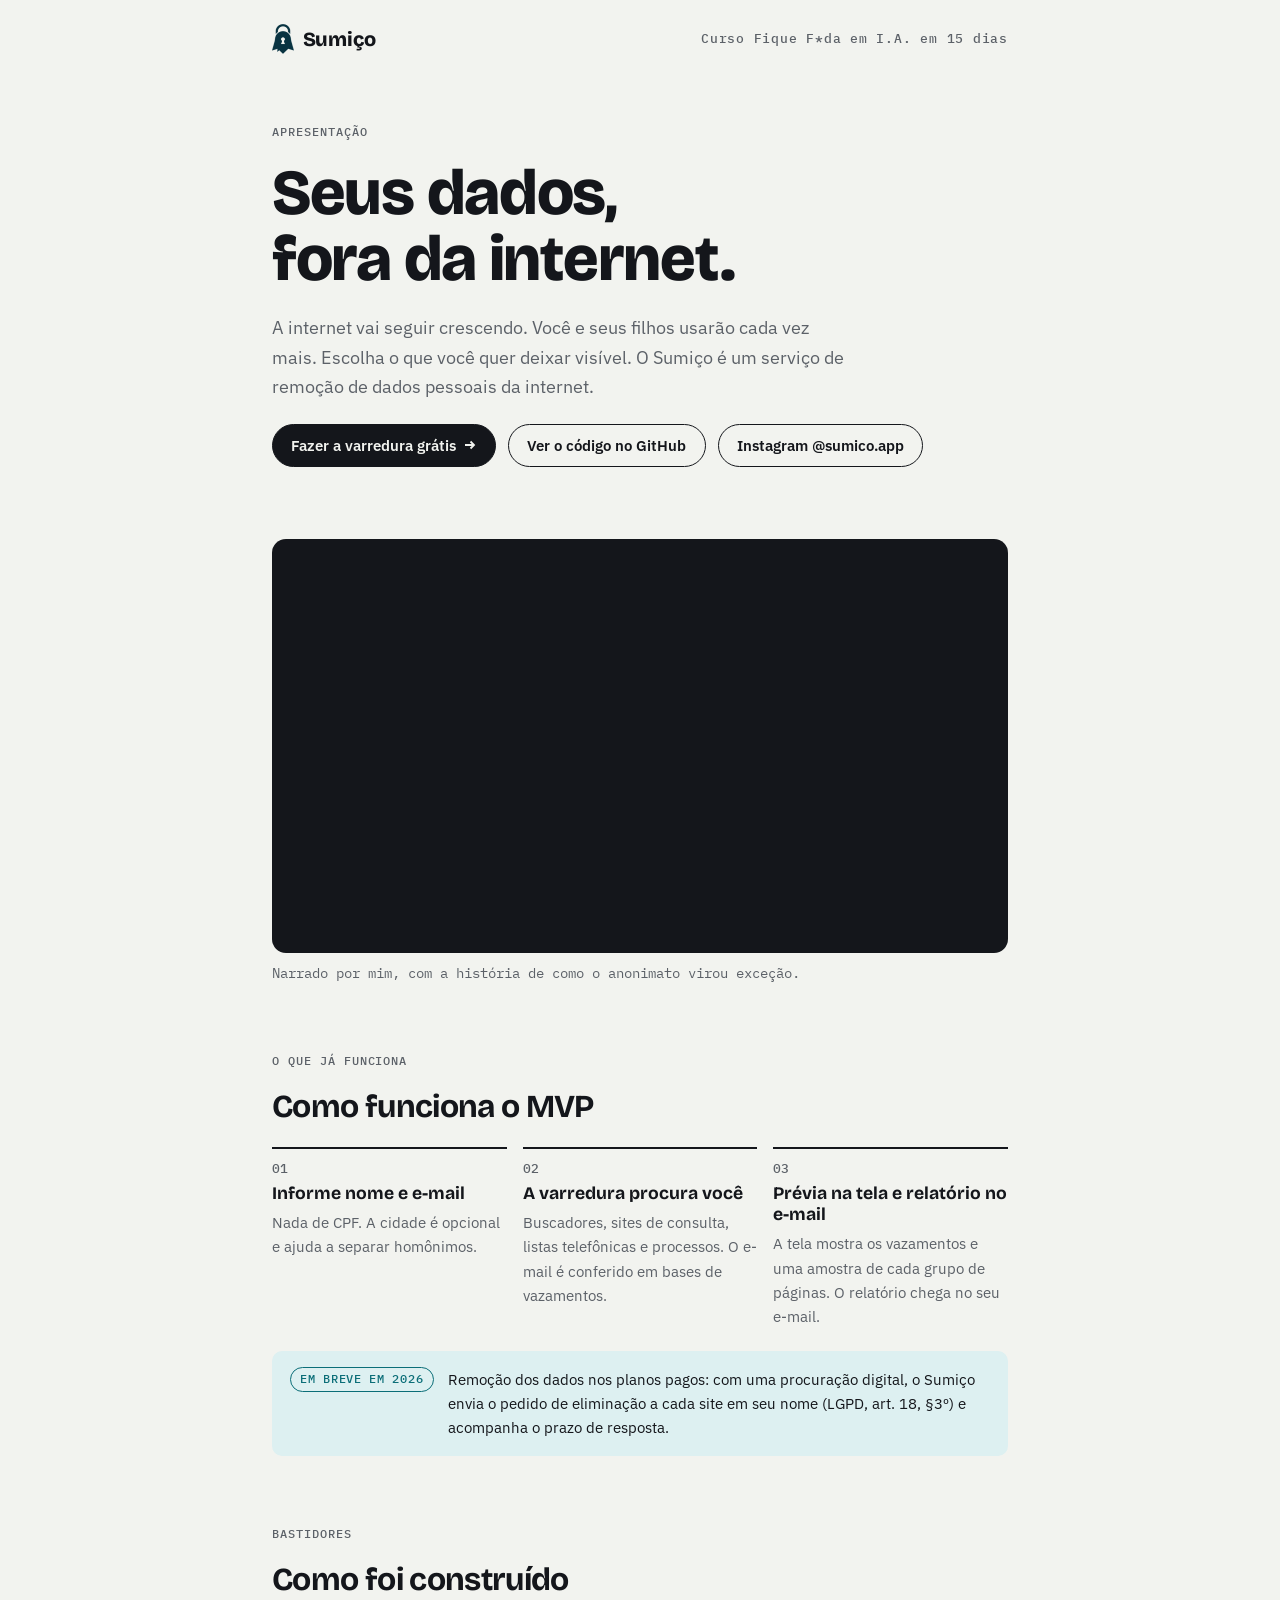
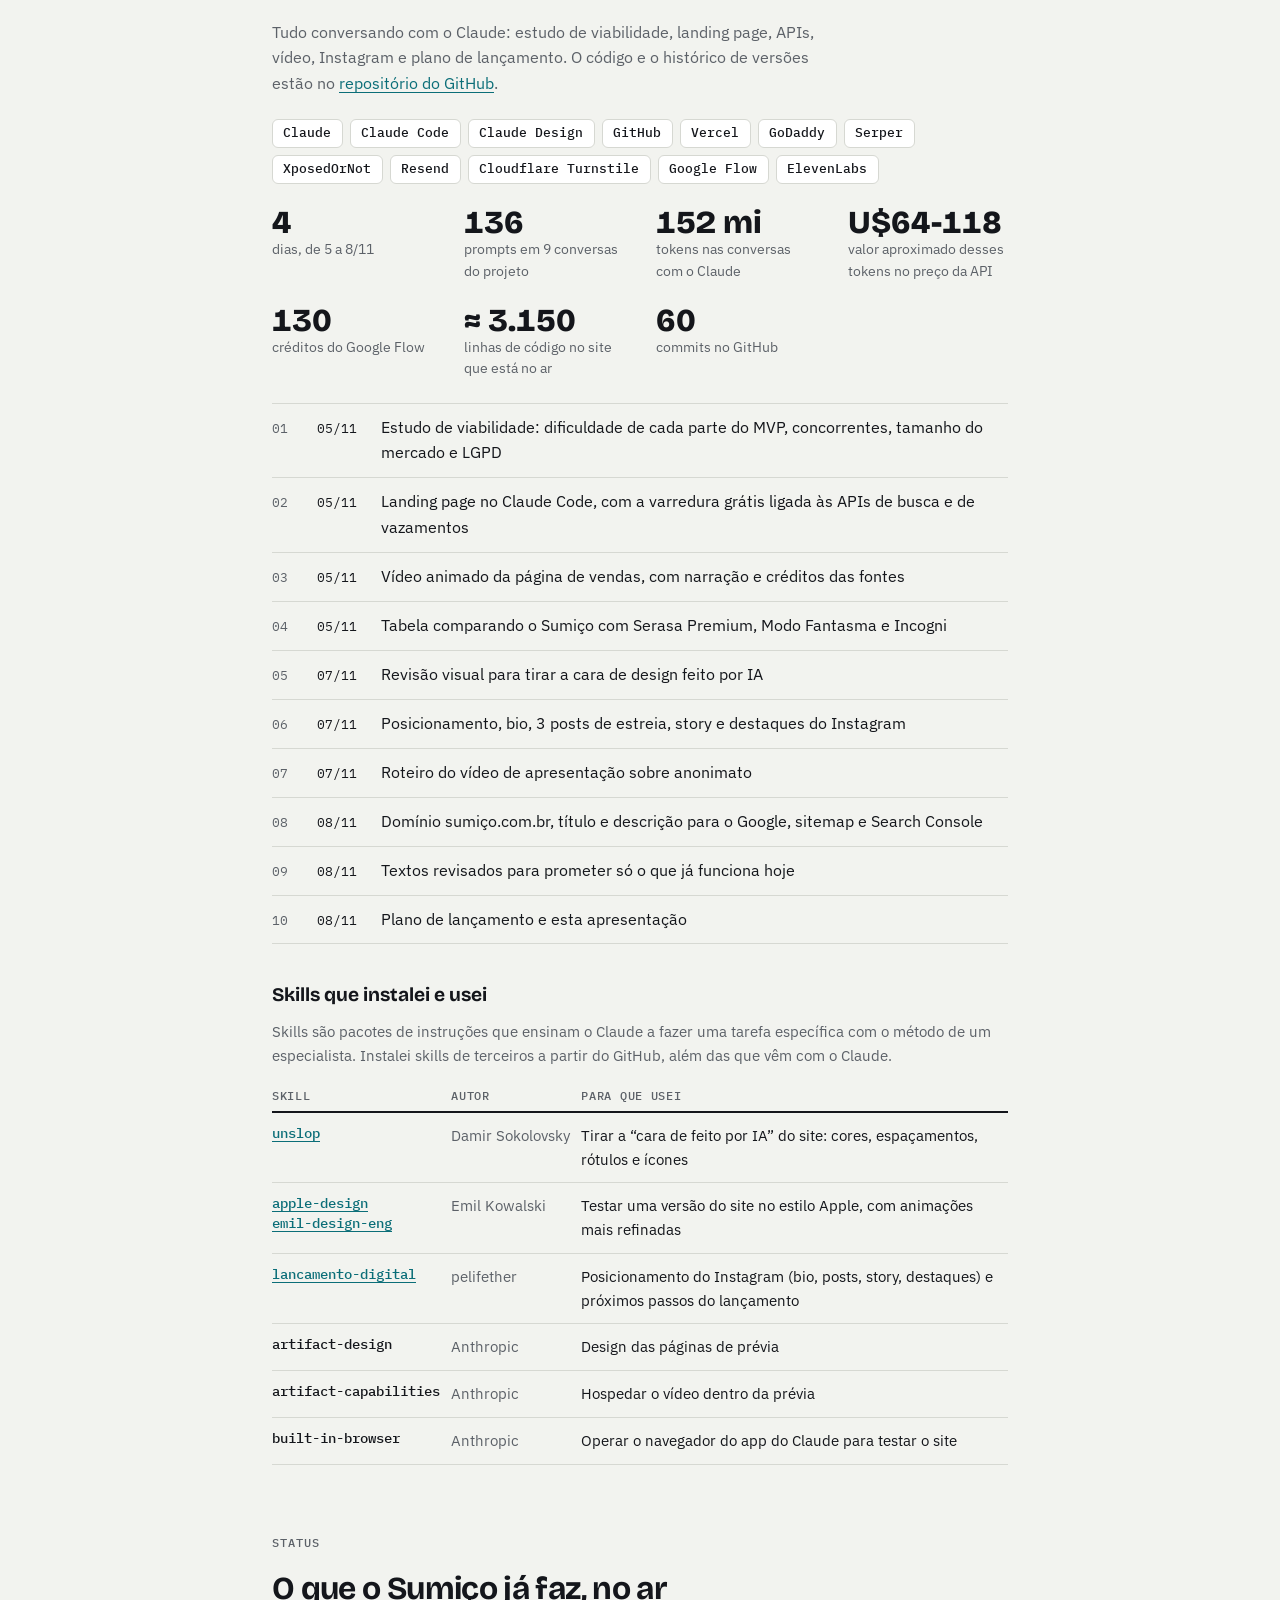
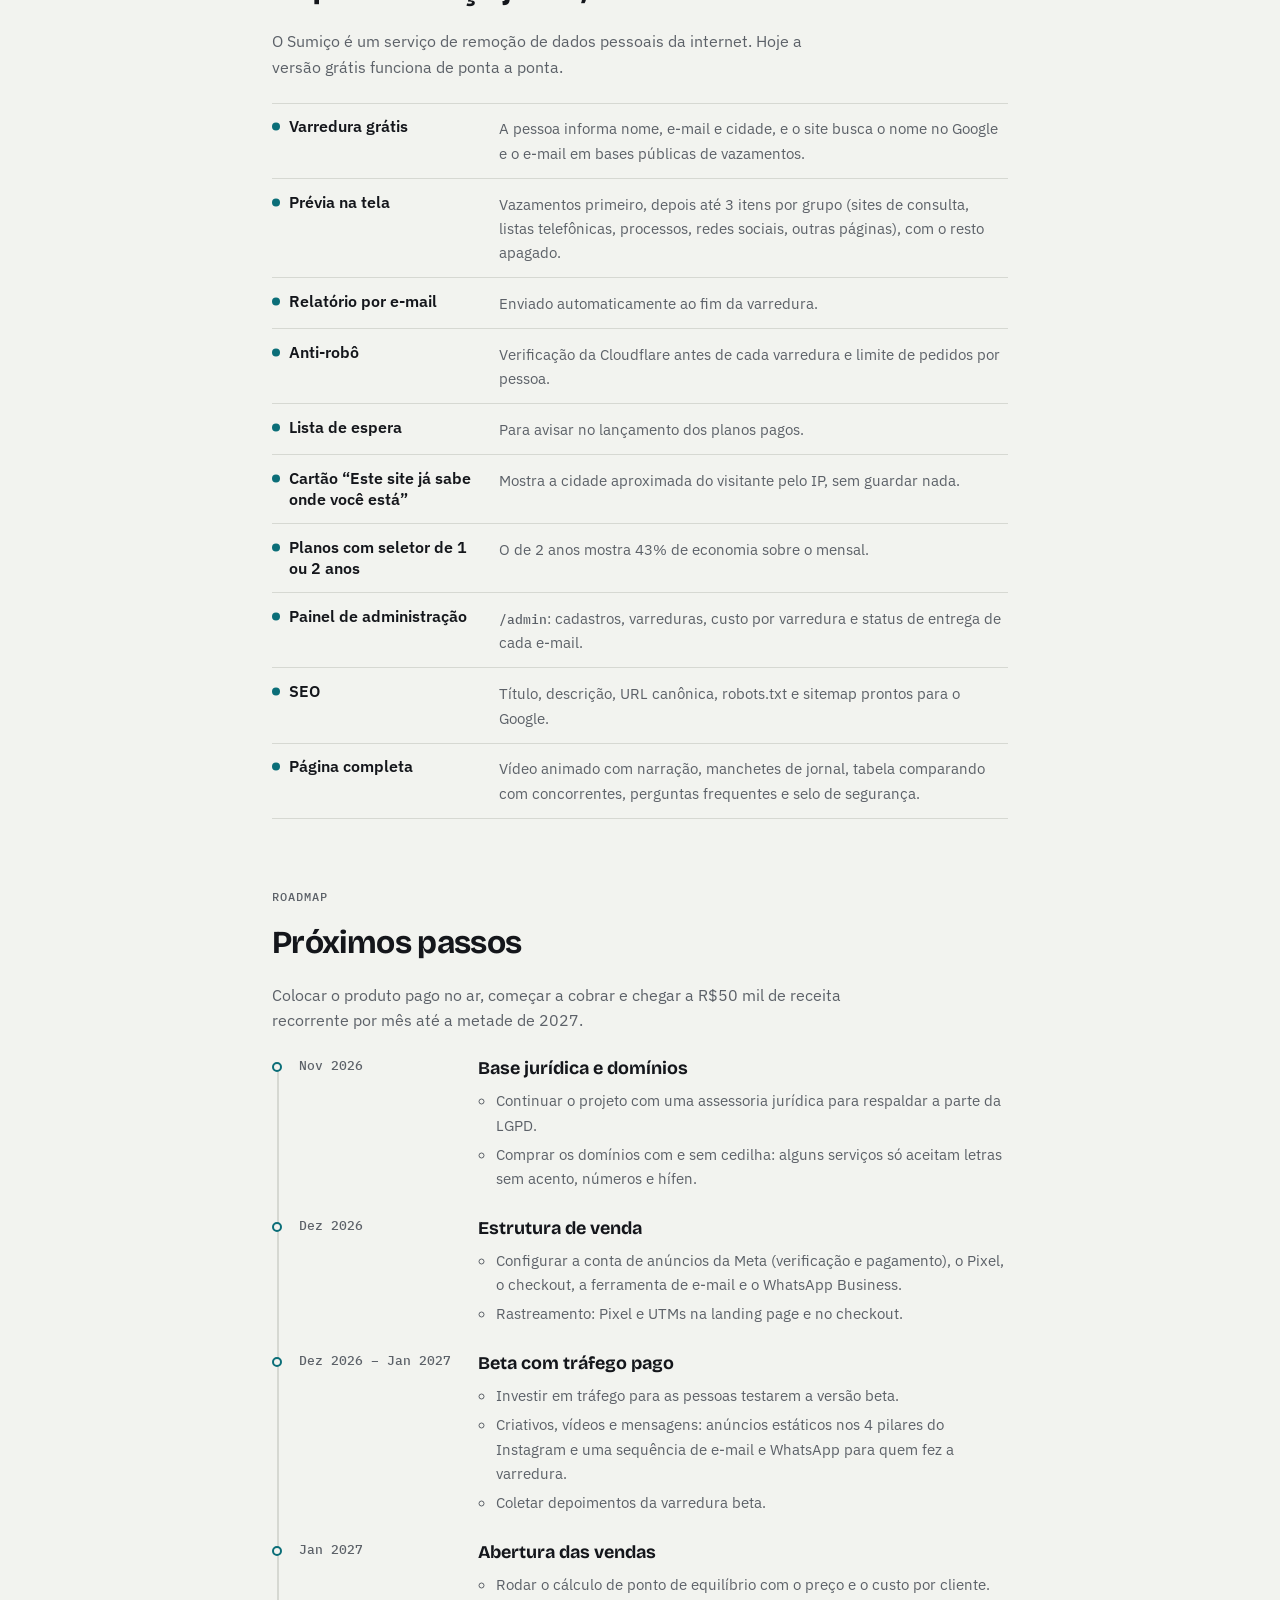
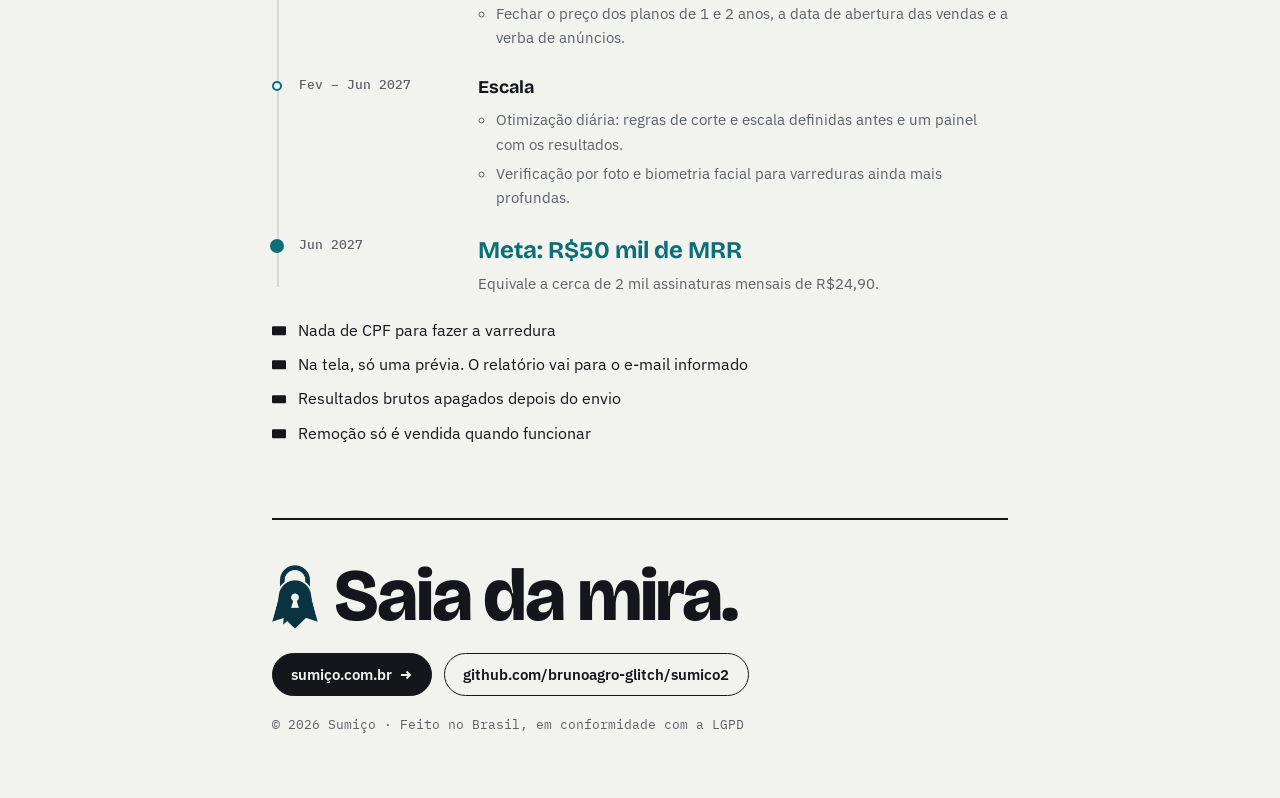
==== apresentacao/index.html @ 5d3cbfe2 "Página /apresentacao com o vídeo do YouTube dentro da página Co-Authored-By: Claude Opus 5.5 <norepl" ====
<!doctype html>
<html lang="pt-BR">
<head>
<meta charset="utf-8">
<meta name="viewport" content="width=device-width,initial-scale=1,viewport-fit=cover">
<title>Sumiço · Apresentação</title>
<meta name="description" content="Sumiço, serviço de remoção de dados pessoais da internet: o que já funciona, como foi feito com o Claude e os próximos passos.">
<link rel="canonical" href="https://www.xn--sumio-1ra.com.br/apresentacao">
<meta property="og:type" content="website">
<meta property="og:locale" content="pt_BR">
<meta property="og:site_name" content="Sumiço">
<meta property="og:title" content="Sumiço · Apresentação">
<meta property="og:description" content="Sumiço, serviço de remoção de dados pessoais da internet: o que já funciona, como foi feito com o Claude e os próximos passos.">
<meta property="og:url" content="https://www.xn--sumio-1ra.com.br/apresentacao">
<meta property="og:image" content="https://www.xn--sumio-1ra.com.br/og-image.png">
<meta name="twitter:card" content="summary_large_image">
<link rel="icon" type="image/png" sizes="32x32" href="/favicon-32.png">
<link rel="icon" type="image/png" sizes="64x64" href="/favicon-64.png">
<link rel="apple-touch-icon" href="/apple-touch-icon.png">
<link rel="preconnect" href="https://fonts.gstatic.com" crossorigin>
<style>:root{box-sizing:border-box}*,*::before,*::after{box-sizing:inherit}body{margin:0}img{max-width:100%}</style>
<link rel="preconnect" href="https://fonts.googleapis.com">
<link rel="stylesheet" href="https://fonts.googleapis.com/css2?family=Bricolage+Grotesque:opsz,wght@12..96,500;12..96,700;12..96,800&family=IBM+Plex+Sans:wght@400;500;600&family=IBM+Plex+Mono:wght@400;500&display=swap">
<style>
/* Layout: uma coluna estreita como um dossiê aberto; faixas de tarja preta como única ousadia */
:root{
  --paper:#F2F3EF; --ink:#14161B; --muted:#5C6168; --line:#D6D8D2;
  --card:#FFFFFF; --tarja:#14161B; --tarja-fg:#F2F3EF; --accent:#0B6E78; --accent-soft:#DDF0F1;
  --display:"Bricolage Grotesque", "Helvetica Neue", Arial, sans-serif;
  --body:"IBM Plex Sans", "Helvetica Neue", Arial, sans-serif;
  --mono:"IBM Plex Mono", ui-monospace, Menlo, monospace;
}
@media (prefers-color-scheme: dark){:root:not([data-theme="light"]){
  --paper:#101216; --ink:#E9EBE6; --muted:#9AA0A8; --line:#2A2E35;
  --card:#171A1F; --tarja:#E9EBE6; --tarja-fg:#101216; --accent:#5CD3DB; --accent-soft:#13302F; color-scheme:dark}}
:root[data-theme="dark"]{
  --paper:#101216; --ink:#E9EBE6; --muted:#9AA0A8; --line:#2A2E35;
  --card:#171A1F; --tarja:#E9EBE6; --tarja-fg:#101216; --accent:#5CD3DB; --accent-soft:#13302F; color-scheme:dark}

body{background:var(--paper);color:var(--ink);font:400 1rem/1.6 var(--body);
  padding-left:max(16px,env(safe-area-inset-left,0px));padding-right:max(16px,env(safe-area-inset-right,0px))}
.wrap{max-width:46rem;margin:0 auto;padding-block:1.5rem 4rem;display:flex;flex-direction:column;gap:4.5rem}
a{color:inherit}
:focus-visible{outline:2px solid var(--accent);outline-offset:3px;border-radius:4px}

.top{display:flex;justify-content:space-between;align-items:center;gap:1rem;flex-wrap:wrap;font:500 .8rem/1 var(--mono);color:var(--muted)}
.logo{display:inline-block;height:var(--h)}
.logo img{height:100%;width:auto;display:block}
.lg-d{display:none!important}
@media (prefers-color-scheme: dark){:root:not([data-theme="light"]) .lg-d{display:block!important}:root:not([data-theme="light"]) .lg-l{display:none!important}}
:root[data-theme="dark"] .lg-d{display:block!important}:root[data-theme="dark"] .lg-l{display:none!important}
.brand{display:inline-flex;align-items:center;gap:.55rem}
.closehead{display:flex;align-items:center;gap:1rem}
.lead a{color:var(--accent);text-underline-offset:3px}
.brand{font:800 1.25rem/1 var(--display);color:var(--ink);text-decoration:none;letter-spacing:-.01em}
.file{letter-spacing:.06em}

h1,h2{font-family:var(--display);text-wrap:balance;margin:0;letter-spacing:-.02em}
h1{font-weight:800;font-size:clamp(2.4rem,7vw,4rem);line-height:1.02}
h2{font-weight:700;font-size:clamp(1.5rem,4vw,2rem);line-height:1.1}
.lead{font-size:1.15rem;color:var(--muted);max-width:36rem;margin:0}
.eyebrow{font:500 .75rem/1 var(--mono);letter-spacing:.08em;text-transform:uppercase;color:var(--muted)}

/* tarja */
.t{position:relative;white-space:nowrap}
.t::after{content:"";position:absolute;left:-.06em;right:-.06em;top:.12em;bottom:.04em;background:var(--tarja);
  transform-origin:right;transform:scaleX(0);animation:tarja 2.6s 0.6s ease-in-out both}
@keyframes tarja{0%{transform:scaleX(0);transform-origin:left}35%,60%{transform:scaleX(1);transform-origin:left}61%{transform-origin:right}100%{transform:scaleX(0);transform-origin:right}}
.nw{white-space:nowrap}
.stats [data-fact]{cursor:pointer;border-radius:6px}
.stats [data-fact] b{position:relative;align-self:flex-start}
.stats [data-fact] b::after{content:"";position:absolute;left:-.08em;right:-.08em;top:.02em;bottom:-.02em;background:var(--tarja);transform:scaleX(0);transform-origin:right;transition:transform .35s cubic-bezier(.7,0,.2,1)}
.stats [data-fact].cover b::after{transform:scaleX(1);transform-origin:left}
.stats [data-fact].showing span{color:var(--accent)}
@media (prefers-reduced-motion:reduce){.stats [data-fact] b::after{transition:none}}
button.t{font:inherit;color:inherit;letter-spacing:inherit;background:none;border:0;padding:0;margin:0;cursor:pointer}
.t.played::after{animation:none;transform:scaleX(0);transform-origin:right;transition:transform .45s cubic-bezier(.7,0,.2,1)}
.t.played.on::after{transform:scaleX(1);transform-origin:left}
@media (prefers-reduced-motion:reduce){.t::after{animation:none}.t.played::after{transition:none}}

.hero{display:flex;flex-direction:column;gap:1.4rem}
.ctas{display:flex;gap:.75rem;flex-wrap:wrap}
.btn{display:inline-flex;align-items:center;gap:.5rem;padding:.8rem 1.15rem;border-radius:999px;font:600 .95rem/1 var(--body);text-decoration:none;border:1.5px solid var(--ink)}
.btn.primary{background:var(--ink);color:var(--paper)}
.btn:hover{transform:translateY(-1px)}
.btn svg{width:12px;height:12px;stroke:currentColor;stroke-width:1.8;fill:none}

/* vídeo */
.video{display:flex;flex-direction:column;gap:.7rem}
.poster{position:relative;display:grid;place-items:center;aspect-ratio:16/9;max-width:100%;border-radius:14px;overflow:hidden;
  background:var(--tarja);color:var(--tarja-fg);text-decoration:none}
.poster .bars{position:absolute;inset:0;display:flex;flex-direction:column;justify-content:center;gap:12px;padding:0 9%;opacity:.16}
.poster .bars i{display:block;height:14px;background:var(--tarja-fg);border-radius:2px}
.poster .play{position:relative;display:flex;flex-direction:column;align-items:center;gap:.8rem;text-align:center;padding:1rem}
.poster .circle{width:72px;height:72px;border-radius:50%;background:var(--tarja-fg);display:grid;place-items:center;transition:transform .2s}
.poster:hover .circle{transform:scale(1.06)}
.poster .circle svg{width:24px;height:24px;fill:var(--tarja);margin-left:4px}
.poster .ptitle{font:700 1.3rem/1.15 var(--display)}
.poster .psub{font:500 .8rem/1 var(--mono);opacity:.75;letter-spacing:.04em}
.poster[aria-disabled="true"]{cursor:default}
.player{position:relative;aspect-ratio:16/9;border-radius:14px;overflow:hidden;background:var(--tarja)}
.player iframe{position:absolute;inset:0;width:100%;height:100%;border:0}
.vmeta{font:400 .85rem/1.4 var(--mono);color:var(--muted);margin:0}

/* seções */
section{display:flex;flex-direction:column;gap:1.4rem}
.steps{list-style:none;margin:0;padding:0;display:grid;grid-template-columns:repeat(3,minmax(0,1fr));gap:1rem}
.steps li{display:flex;flex-direction:column;gap:.4rem;padding-top:.9rem;border-top:2px solid var(--ink)}
.steps .n{font:500 .8rem/1 var(--mono);color:var(--muted)}
.steps b{font:700 1.1rem/1.2 var(--display)}
.steps p{margin:0;color:var(--muted);font-size:.95rem}
.soon{display:flex;gap:.9rem;align-items:flex-start;padding:1rem 1.1rem;border-radius:10px;background:var(--accent-soft)}
.soon .tag{flex:none;font:500 .72rem/1 var(--mono);letter-spacing:.06em;text-transform:uppercase;color:var(--accent);border:1px solid var(--accent);border-radius:999px;padding:.35rem .6rem}
.soon p{margin:0;font-size:.95rem}

.tools{display:flex;flex-wrap:wrap;gap:.45rem;margin:0;padding:0;list-style:none}
.tools li{font:500 .8rem/1 var(--mono);padding:.45rem .65rem;border:1px solid var(--line);border-radius:6px;background:var(--card)}
.stats{display:grid;grid-template-columns:repeat(auto-fit,minmax(9.5rem,1fr));gap:1.4rem 2rem}
.stats div{display:flex;flex-direction:column}
.stats b{font:800 2rem/1 var(--display);font-variant-numeric:tabular-nums}
.stats span{font-size:.85rem;color:var(--muted)}

.log{list-style:none;margin:0;padding:0;display:flex;flex-direction:column}
.log li{display:grid;grid-template-columns:2.2rem 3.4rem minmax(0,1fr);gap:.6rem;padding:.7rem 0;border-bottom:1px solid var(--line);align-items:baseline}
.log li:first-child{border-top:1px solid var(--line)}
.log .i,.log .d{font:400 .8rem/1 var(--mono);color:var(--muted);font-variant-numeric:tabular-nums}
.log .d{color:var(--ink)}

.sub{display:flex;flex-direction:column;gap:.8rem;margin-top:1rem}
.sub h3{font:700 1.2rem/1.2 var(--display);margin:0}
.sub > p{margin:0;color:var(--muted);font-size:.95rem}
.sub a{color:var(--accent);text-underline-offset:3px}
.tablewrap{overflow-x:auto}
.skills{width:100%;border-collapse:collapse;font-size:.92rem;min-width:30rem}
.skills th{font:500 .72rem/1 var(--mono);letter-spacing:.06em;text-transform:uppercase;color:var(--muted);text-align:left;padding:.6rem .7rem .6rem 0;border-bottom:2px solid var(--ink)}
.skills td{padding:.7rem .7rem .7rem 0;border-bottom:1px solid var(--line);vertical-align:top}
.skills td:first-child{font:500 .85rem/1.4 var(--mono);white-space:nowrap}
.skills td:nth-child(2){color:var(--muted);white-space:nowrap}
.feats{list-style:none;margin:0;padding:0;display:flex;flex-direction:column}
.feats li{display:grid;grid-template-columns:minmax(0,13rem) minmax(0,1fr);gap:.4rem 1.2rem;padding:.8rem 0;border-bottom:1px solid var(--line)}
.feats li:first-child{border-top:1px solid var(--line)}
.feats b{font:600 .98rem/1.35 var(--body);display:flex;gap:.55rem;align-items:baseline}
.feats b::before{content:"";flex:none;width:.5rem;height:.5rem;border-radius:50%;background:var(--accent);transform:translateY(-.1rem)}
.feats span{color:var(--muted);font-size:.95rem}
.feats code{font:500 .85em var(--mono)}
@media (max-width:640px){.feats li{grid-template-columns:minmax(0,1fr)}.feats span{padding-left:1.05rem}}
.tl{list-style:none;margin:0;padding:0;display:flex;flex-direction:column;position:relative}
.tl::before{content:"";position:absolute;left:.3rem;top:.5rem;bottom:.5rem;width:2px;background:var(--line)}
.tl > li{position:relative;display:grid;grid-template-columns:10rem minmax(0,1fr);gap:.3rem 1.2rem;padding:0 0 1.6rem 1.7rem}
.tl > li::before{content:"";position:absolute;left:0;top:.35rem;width:.65rem;height:.65rem;border-radius:50%;background:var(--paper);border:2px solid var(--accent)}
.tl .when{font:500 .8rem/1.6 var(--mono);color:var(--muted);font-variant-numeric:tabular-nums}
.tl b{font:700 1.12rem/1.3 var(--display)}
.tl ul{margin:.4rem 0 0;padding-left:1.1rem;color:var(--muted);font-size:.95rem;display:flex;flex-direction:column;gap:.3rem}
.tl p{margin:.3rem 0 0;color:var(--muted);font-size:.95rem}
.tl .goal{padding-bottom:0}
.tl .goal::before{background:var(--accent);width:.9rem;height:.9rem;left:-.12rem;top:.25rem}
.tl .goal b{font-size:1.5rem;color:var(--accent)}
@media (max-width:640px){.tl > li{grid-template-columns:minmax(0,1fr)}}
.phases{display:grid;grid-template-columns:repeat(2,minmax(0,1fr));gap:1rem}
.phase{padding:1.1rem;border:1px solid var(--line);border-radius:12px;background:var(--card);display:flex;flex-direction:column;gap:.35rem}
.phase .k{font:500 .75rem/1 var(--mono);color:var(--accent);letter-spacing:.05em;text-transform:uppercase}
.phase b{font:700 1.08rem/1.25 var(--display)}
.phase p{margin:0;color:var(--muted);font-size:.93rem}

.rules{margin:0;padding:0;list-style:none;display:flex;flex-direction:column;gap:.55rem}
.rules li{display:flex;gap:.7rem;align-items:baseline}
.rules li::before{content:"";flex:none;width:.9rem;height:.55rem;background:var(--tarja);border-radius:1px;transform:translateY(-.05rem)}

.close{display:flex;flex-direction:column;gap:1.2rem;padding-top:2.5rem;border-top:2px solid var(--ink)}
.close .big{font:800 clamp(2.4rem,9vw,4.6rem)/1 var(--display);letter-spacing:-.03em;margin:0}
.foot{font:400 .8rem/1.5 var(--mono);color:var(--muted)}

@media (max-width:640px){
  .steps,.phases{grid-template-columns:minmax(0,1fr)}
  .wrap{gap:3.5rem}
}
</style>

</head>
<body>
<div class="wrap">
  <header class="top">
    <a class="brand" href="https://www.xn--sumio-1ra.com.br/" target="_blank" rel="noopener"><span class="logo" style="--h:30px" aria-hidden="true"><img class="lg-l" src="[data-uri]" alt=""><img class="lg-d" src="[data-uri]" alt=""></span>Sumiço</a>
    <span class="file">Curso Fique F*da em I.A. em 15 dias</span>
  </header>

  <div class="hero">
    <span class="eyebrow">Apresentação</span>
    <h1>Seus <span class="nw"><button type="button" class="t" id="tarja" aria-pressed="false" title="Toque para esconder">dados</button>,</span><br>fora da internet.</h1>
    <p class="lead">A internet vai seguir crescendo. Você e seus filhos usarão cada vez mais. Escolha o que você quer deixar visível. O Sumiço é um serviço de remoção de dados pessoais da internet.</p>
    <div class="ctas">
      <a class="btn primary" href="https://www.xn--sumio-1ra.com.br/" target="_blank" rel="noopener">Fazer a varredura grátis <svg viewBox="0 0 12 12"><path d="M1 6h9M6.5 2.5 10 6l-3.5 3.5"/></svg></a>
      <a class="btn" href="https://github.com/brunoagro-glitch/sumico2" target="_blank" rel="noopener">Ver o código no GitHub</a>
      <a class="btn" href="https://www.instagram.com/sumico.app/" target="_blank" rel="noopener">Instagram @sumico.app</a>
    </div>
  </div>

  <div class="video">
    <div class="player"><iframe src="https://www.youtube-nocookie.com/embed/J_I-56KV0ko?rel=0&amp;modestbranding=1&amp;playsinline=1" title="Sumiço: o vídeo" loading="lazy" allow="accelerometer; autoplay; clipboard-write; encrypted-media; gyroscope; picture-in-picture; web-share" referrerpolicy="strict-origin-when-cross-origin" allowfullscreen></iframe></div>
    <p class="vmeta" id="vmeta">Narrado por mim, com a história de como o anonimato virou exceção.</p>
  </div>

  <section aria-labelledby="h-como">
    <span class="eyebrow">O que já funciona</span>
    <h2 id="h-como">Como funciona o MVP</h2>
    <ol class="steps">
      <li><span class="n">01</span><b>Informe nome e e-mail</b><p>Nada de CPF. A cidade é opcional e ajuda a separar homônimos.</p></li>
      <li><span class="n">02</span><b>A varredura procura você</b><p>Buscadores, sites de consulta, listas telefônicas e processos. O e-mail é conferido em bases de vazamentos.</p></li>
      <li><span class="n">03</span><b>Prévia na tela e relatório no e-mail</b><p>A tela mostra os vazamentos e uma amostra de cada grupo de páginas. O relatório chega no seu e-mail.</p></li>
    </ol>
    <div class="soon"><span class="tag">Em breve em 2026</span><p>Remoção dos dados nos planos pagos: com uma procuração digital, o Sumiço envia o pedido de eliminação a cada site em seu nome (LGPD, art. 18, §3º) e acompanha o prazo de resposta.</p></div>
  </section>

  <section aria-labelledby="h-build">
    <span class="eyebrow">Bastidores</span>
    <h2 id="h-build">Como foi construído</h2>
    <p class="lead" style="font-size:1rem">Tudo conversando com o Claude: estudo de viabilidade, landing page, APIs, vídeo, Instagram e plano de lançamento. O código e o histórico de versões estão no <a href="https://github.com/brunoagro-glitch/sumico2" target="_blank" rel="noopener">repositório do GitHub</a>.</p>
    <ul class="tools">
      <li>Claude</li><li>Claude Code</li><li>Claude Design</li><li>GitHub</li><li>Vercel</li><li>GoDaddy</li><li>Serper</li><li>XposedOrNot</li><li>Resend</li><li>Cloudflare Turnstile</li><li>Google Flow</li><li>ElevenLabs</li>
    </ul>
    <div class="stats">
      <div><b>4</b><span>dias, de 5 a 8/11</span></div>
      <div data-fact="A conversa da landing page sozinha teve 81 mensagens" role="button" tabindex="0" title="Toque para ver uma curiosidade"><b>136</b><span>prompts em 9 conversas do projeto</span></div>
      <div data-fact="A maior parte é releitura: a cada passo, o Claude relê a conversa inteira" role="button" tabindex="0" title="Toque para ver uma curiosidade"><b>152 mi</b><span>tokens nas conversas com o Claude</span></div>
      <div><b>U$64-118</b><span>valor aproximado desses tokens no preço da API</span></div>
      <div><b>130</b><span>créditos do Google Flow</span></div>
      <div data-fact="1.967 na landing, 738 no backend da varredura, 389 no painel e no relatório" role="button" tabindex="0" title="Toque para ver uma curiosidade"><b>≈ 3.150</b><span>linhas de código no site que está no ar</span></div>
      <div><b>60</b><span>commits no GitHub</span></div>
    </div>
    <ol class="log">
      <li><span class="i">01</span><span class="d">05/11</span><span>Estudo de viabilidade: dificuldade de cada parte do MVP, concorrentes, tamanho do mercado e LGPD</span></li>
      <li><span class="i">02</span><span class="d">05/11</span><span>Landing page no Claude Code, com a varredura grátis ligada às APIs de busca e de vazamentos</span></li>
      <li><span class="i">03</span><span class="d">05/11</span><span>Vídeo animado da página de vendas, com narração e créditos das fontes</span></li>
      <li><span class="i">04</span><span class="d">05/11</span><span>Tabela comparando o Sumiço com Serasa Premium, Modo Fantasma e Incogni</span></li>
      <li><span class="i">05</span><span class="d">07/11</span><span>Revisão visual para tirar a cara de design feito por IA</span></li>
      <li><span class="i">06</span><span class="d">07/11</span><span>Posicionamento, bio, 3 posts de estreia, story e destaques do Instagram</span></li>
      <li><span class="i">07</span><span class="d">07/11</span><span>Roteiro do vídeo de apresentação sobre anonimato</span></li>
      <li><span class="i">08</span><span class="d">08/11</span><span>Domínio sumiço.com.br, título e descrição para o Google, sitemap e Search Console</span></li>
      <li><span class="i">09</span><span class="d">08/11</span><span>Textos revisados para prometer só o que já funciona hoje</span></li>
      <li><span class="i">10</span><span class="d">08/11</span><span>Plano de lançamento e esta apresentação</span></li>
    </ol>
    <div class="sub">
      <h3>Skills que instalei e usei</h3>
      <p>Skills são pacotes de instruções que ensinam o Claude a fazer uma tarefa específica com o método de um especialista. Instalei skills de terceiros a partir do GitHub, além das que vêm com o Claude.</p>
      <div class="tablewrap">
        <table class="skills">
          <thead><tr><th>Skill</th><th>Autor</th><th>Para que usei</th></tr></thead>
          <tbody>
            <tr><td><a href="https://github.com/heydamir/unslop" target="_blank" rel="noopener">unslop</a></td><td>Damir Sokolovsky</td><td>Tirar a “cara de feito por IA” do site: cores, espaçamentos, rótulos e ícones</td></tr>
            <tr><td><a href="https://github.com/emilkowalski/skill/tree/main/skills/apple-design" target="_blank" rel="noopener">apple-design</a><br><a href="https://github.com/emilkowalski/skill/tree/main/skills/emil-design-eng" target="_blank" rel="noopener">emil-design-eng</a></td><td>Emil Kowalski</td><td>Testar uma versão do site no estilo Apple, com animações mais refinadas</td></tr>
            <tr><td><a href="https://github.com/pelifether/lancamento-digital" target="_blank" rel="noopener">lancamento-digital</a></td><td>pelifether</td><td>Posicionamento do Instagram (bio, posts, story, destaques) e próximos passos do lançamento</td></tr>
            <tr><td>artifact-design</td><td>Anthropic</td><td>Design das páginas de prévia</td></tr>
            <tr><td>artifact-capabilities</td><td>Anthropic</td><td>Hospedar o vídeo dentro da prévia</td></tr>
            <tr><td>built-in-browser</td><td>Anthropic</td><td>Operar o navegador do app do Claude para testar o site</td></tr>
          </tbody>
        </table>
      </div>
    </div>
  </section>

  <section aria-labelledby="h-noar">
    <span class="eyebrow">Status</span>
    <h2 id="h-noar">O que o Sumiço já faz, no ar</h2>
    <p class="lead" style="font-size:1rem">O Sumiço é um serviço de remoção de dados pessoais da internet. Hoje a versão grátis funciona de ponta a ponta.</p>
    <ul class="feats">
      <li><b>Varredura grátis</b><span>A pessoa informa nome, e-mail e cidade, e o site busca o nome no Google e o e-mail em bases públicas de vazamentos.</span></li>
      <li><b>Prévia na tela</b><span>Vazamentos primeiro, depois até 3 itens por grupo (sites de consulta, listas telefônicas, processos, redes sociais, outras páginas), com o resto apagado.</span></li>
      <li><b>Relatório por e-mail</b><span>Enviado automaticamente ao fim da varredura.</span></li>
      <li><b>Anti-robô</b><span>Verificação da Cloudflare antes de cada varredura e limite de pedidos por pessoa.</span></li>
      <li><b>Lista de espera</b><span>Para avisar no lançamento dos planos pagos.</span></li>
      <li><b>Cartão “Este site já sabe onde você está”</b><span>Mostra a cidade aproximada do visitante pelo IP, sem guardar nada.</span></li>
      <li><b>Planos com seletor de 1 ou 2 anos</b><span>O de 2 anos mostra 43% de economia sobre o mensal.</span></li>
      <li><b>Painel de administração</b><span><code>/admin</code>: cadastros, varreduras, custo por varredura e status de entrega de cada e-mail.</span></li>
      <li><b>SEO</b><span>Título, descrição, URL canônica, robots.txt e sitemap prontos para o Google.</span></li>
      <li><b>Página completa</b><span>Vídeo animado com narração, manchetes de jornal, tabela comparando com concorrentes, perguntas frequentes e selo de segurança.</span></li>
    </ul>
  </section>

  <section aria-labelledby="h-next">
    <span class="eyebrow">Roadmap</span>
    <h2 id="h-next">Próximos passos</h2>
    <p class="lead" style="font-size:1rem">Colocar o produto pago no ar, começar a cobrar e chegar a R$50 mil de receita recorrente por mês até a metade de 2027.</p>
    <ol class="tl">
      <li><span class="when">Nov 2026</span><div><b>Base jurídica e domínios</b><ul>
        <li>Continuar o projeto com uma assessoria jurídica para respaldar a parte da LGPD.</li>
        <li>Comprar os domínios com e sem cedilha: alguns serviços só aceitam letras sem acento, números e hífen.</li></ul></div></li>
      <li><span class="when">Dez 2026</span><div><b>Estrutura de venda</b><ul>
        <li>Configurar a conta de anúncios da Meta (verificação e pagamento), o Pixel, o checkout, a ferramenta de e-mail e o WhatsApp Business.</li>
        <li>Rastreamento: Pixel e UTMs na landing page e no checkout.</li></ul></div></li>
      <li><span class="when">Dez 2026 – Jan 2027</span><div><b>Beta com tráfego pago</b><ul>
        <li>Investir em tráfego para as pessoas testarem a versão beta.</li>
        <li>Criativos, vídeos e mensagens: anúncios estáticos nos 4 pilares do Instagram e uma sequência de e-mail e WhatsApp para quem fez a varredura.</li>
        <li>Coletar depoimentos da varredura beta.</li></ul></div></li>
      <li><span class="when">Jan 2027</span><div><b>Abertura das vendas</b><ul>
        <li>Rodar o cálculo de ponto de equilíbrio com o preço e o custo por cliente.</li>
        <li>Fechar o preço dos planos de 1 e 2 anos, a data de abertura das vendas e a verba de anúncios.</li></ul></div></li>
      <li><span class="when">Fev – Jun 2027</span><div><b>Escala</b><ul>
        <li>Otimização diária: regras de corte e escala definidas antes e um painel com os resultados.</li>
        <li>Verificação por foto e biometria facial para varreduras ainda mais profundas.</li></ul></div></li>
      <li class="goal"><span class="when">Jun 2027</span><div><b>Meta: R$50 mil de MRR</b><p>Equivale a cerca de 2 mil assinaturas mensais de R$24,90.</p></div></li>
    </ol>
    <ul class="rules">
      <li>Nada de CPF para fazer a varredura</li>
      <li>Na tela, só uma prévia. O relatório vai para o e-mail informado</li>
      <li>Resultados brutos apagados depois do envio</li>
      <li>Remoção só é vendida quando funcionar</li>
    </ul>
  </section>

  <footer class="close">
    <div class="closehead"><span class="logo" style="--h:64px" aria-hidden="true"><img class="lg-l" src="[data-uri]" alt=""><img class="lg-d" src="[data-uri]" alt=""></span><p class="big">Saia da mira.</p></div>
    <div class="ctas">
      <a class="btn primary" href="https://www.xn--sumio-1ra.com.br/" target="_blank" rel="noopener">sumiço.com.br <svg viewBox="0 0 12 12"><path d="M1 6h9M6.5 2.5 10 6l-3.5 3.5"/></svg></a>
      <a class="btn" href="https://github.com/brunoagro-glitch/sumico2" target="_blank" rel="noopener">github.com/brunoagro-glitch/sumico2</a>
    </div>
    <span class="foot">© 2026 Sumiço · Feito no Brasil, em conformidade com a LGPD</span>
  </footer>
</div>

<script>

(function(){
  const t = document.getElementById('tarja');
  const done = () => t.classList.add('played');
  t.addEventListener('animationend', done, {once:true});
  if (matchMedia('(prefers-reduced-motion: reduce)').matches) done();
  t.addEventListener('click', () => {
    done();
    const on = t.classList.toggle('on');
    t.setAttribute('aria-pressed', on);
    t.title = on ? 'Toque para mostrar' : 'Toque para esconder';
  });
})();

document.querySelectorAll('[data-fact]').forEach(el => {
  const span = el.querySelector('span'), orig = span.textContent;
  let timer, busy = false;
  const flip = () => {
    if (busy) return; busy = true; clearTimeout(timer);
    el.classList.add('cover');
    setTimeout(() => {
      const show = !el.classList.contains('showing');
      el.classList.toggle('showing', show);
      span.textContent = show ? el.dataset.fact : orig;
      el.classList.remove('cover'); busy = false;
      if (show) timer = setTimeout(flip, 6000);
    }, 450);
  };
  el.addEventListener('click', flip);
  el.addEventListener('keydown', e => { if (e.key === 'Enter' || e.key === ' ') { e.preventDefault(); flip(); } });
});


</script>

</body>
</html>
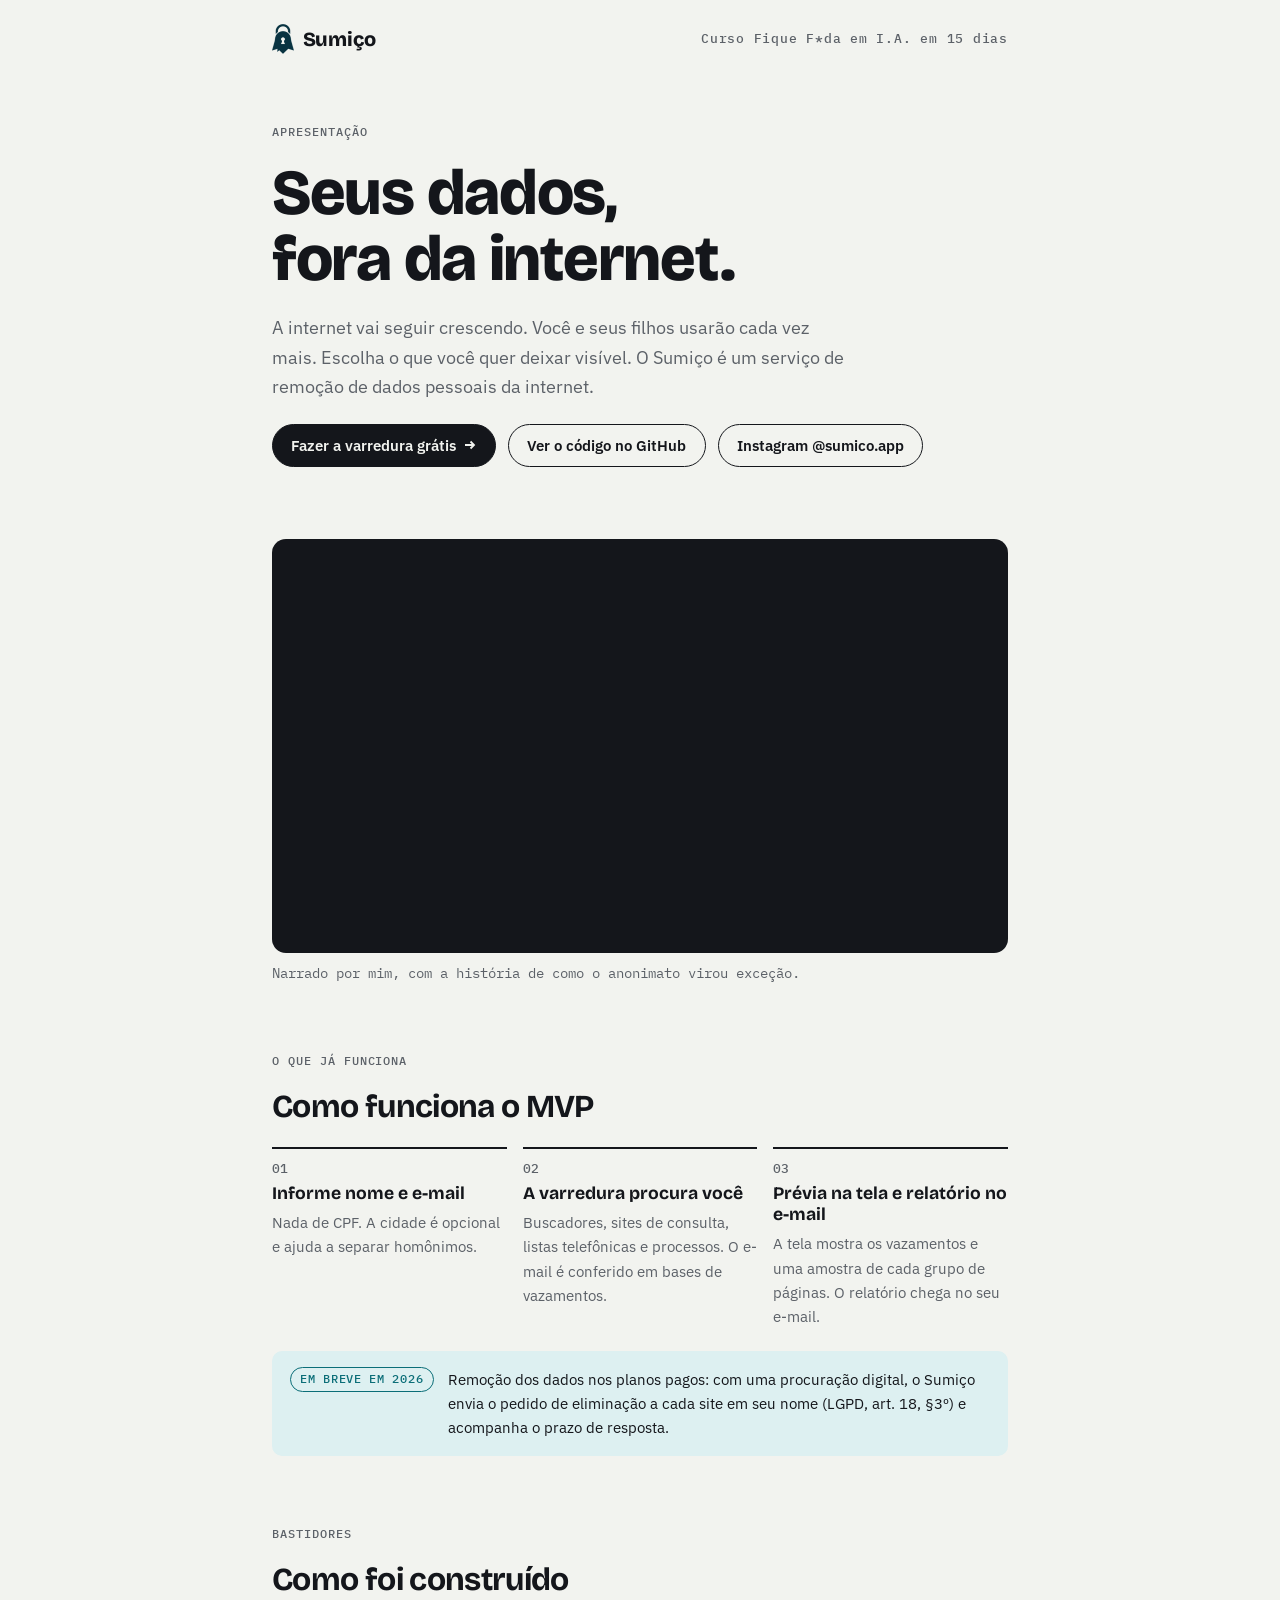
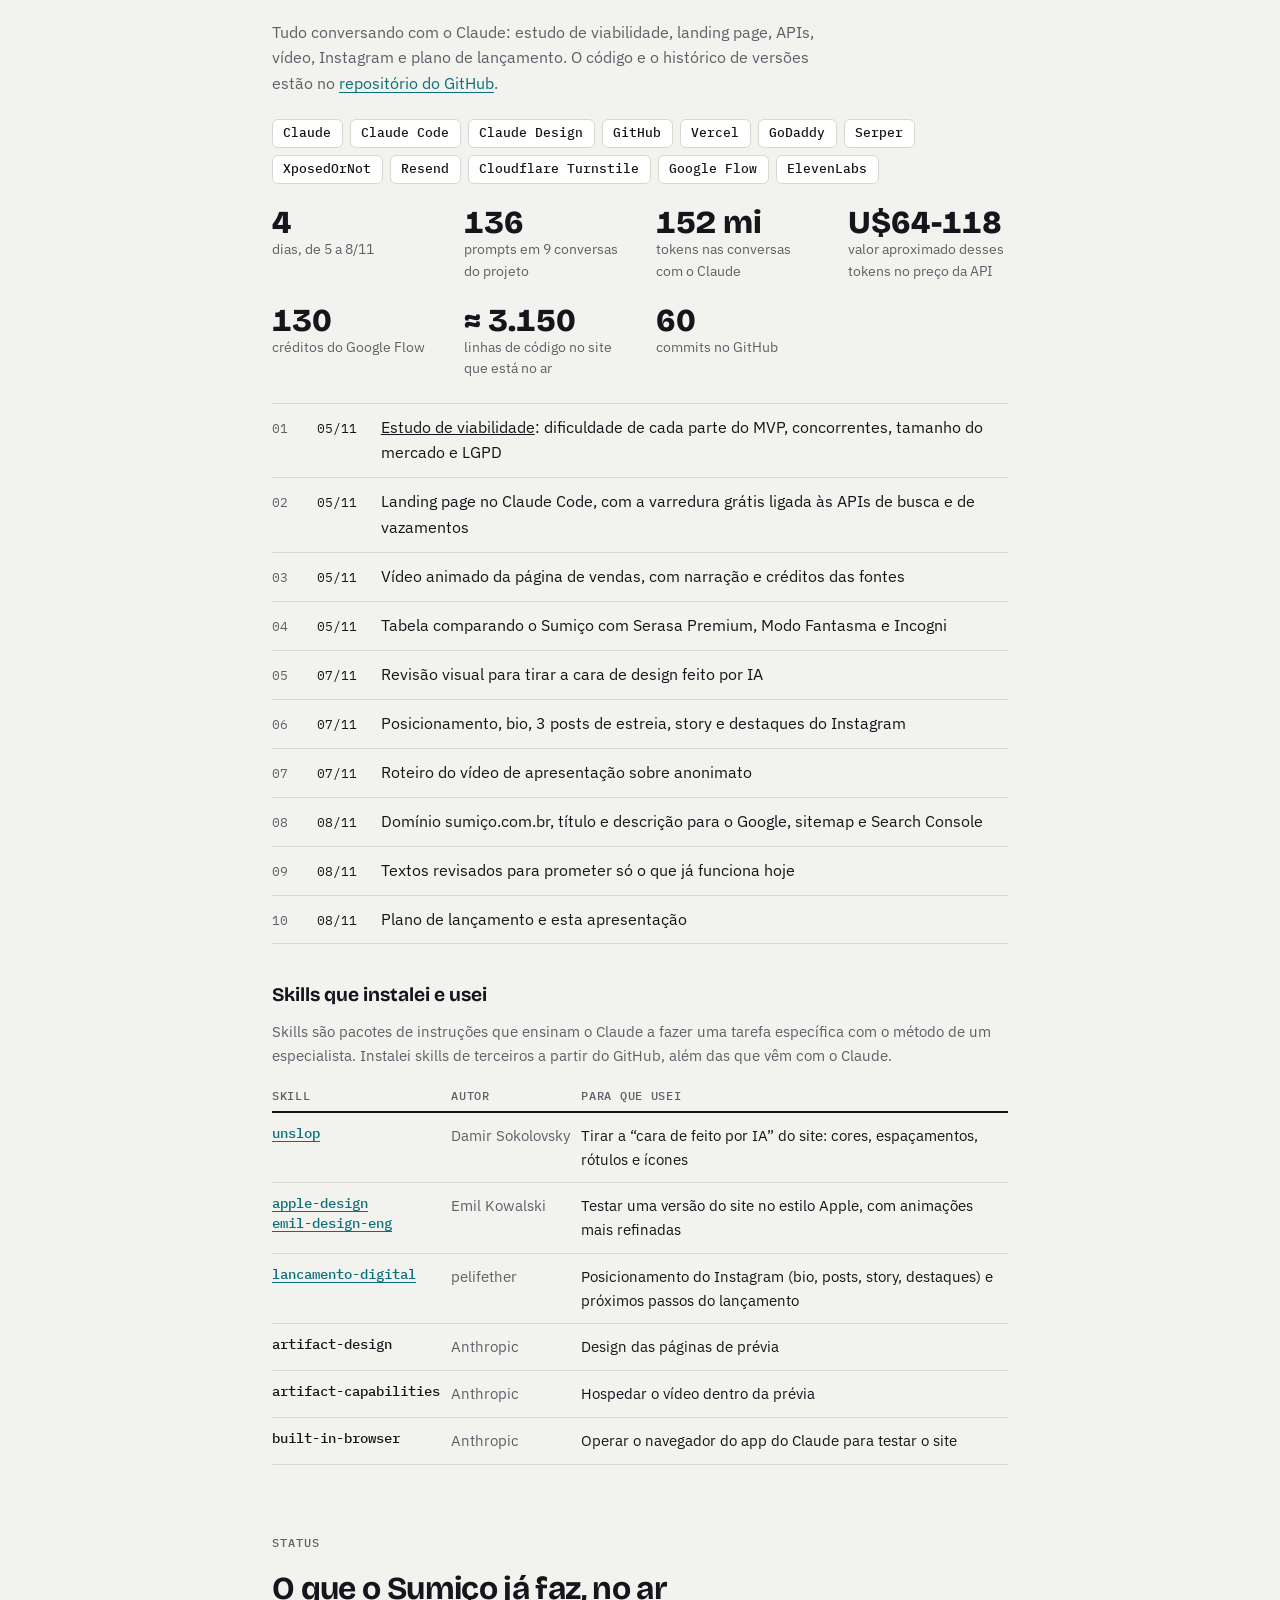
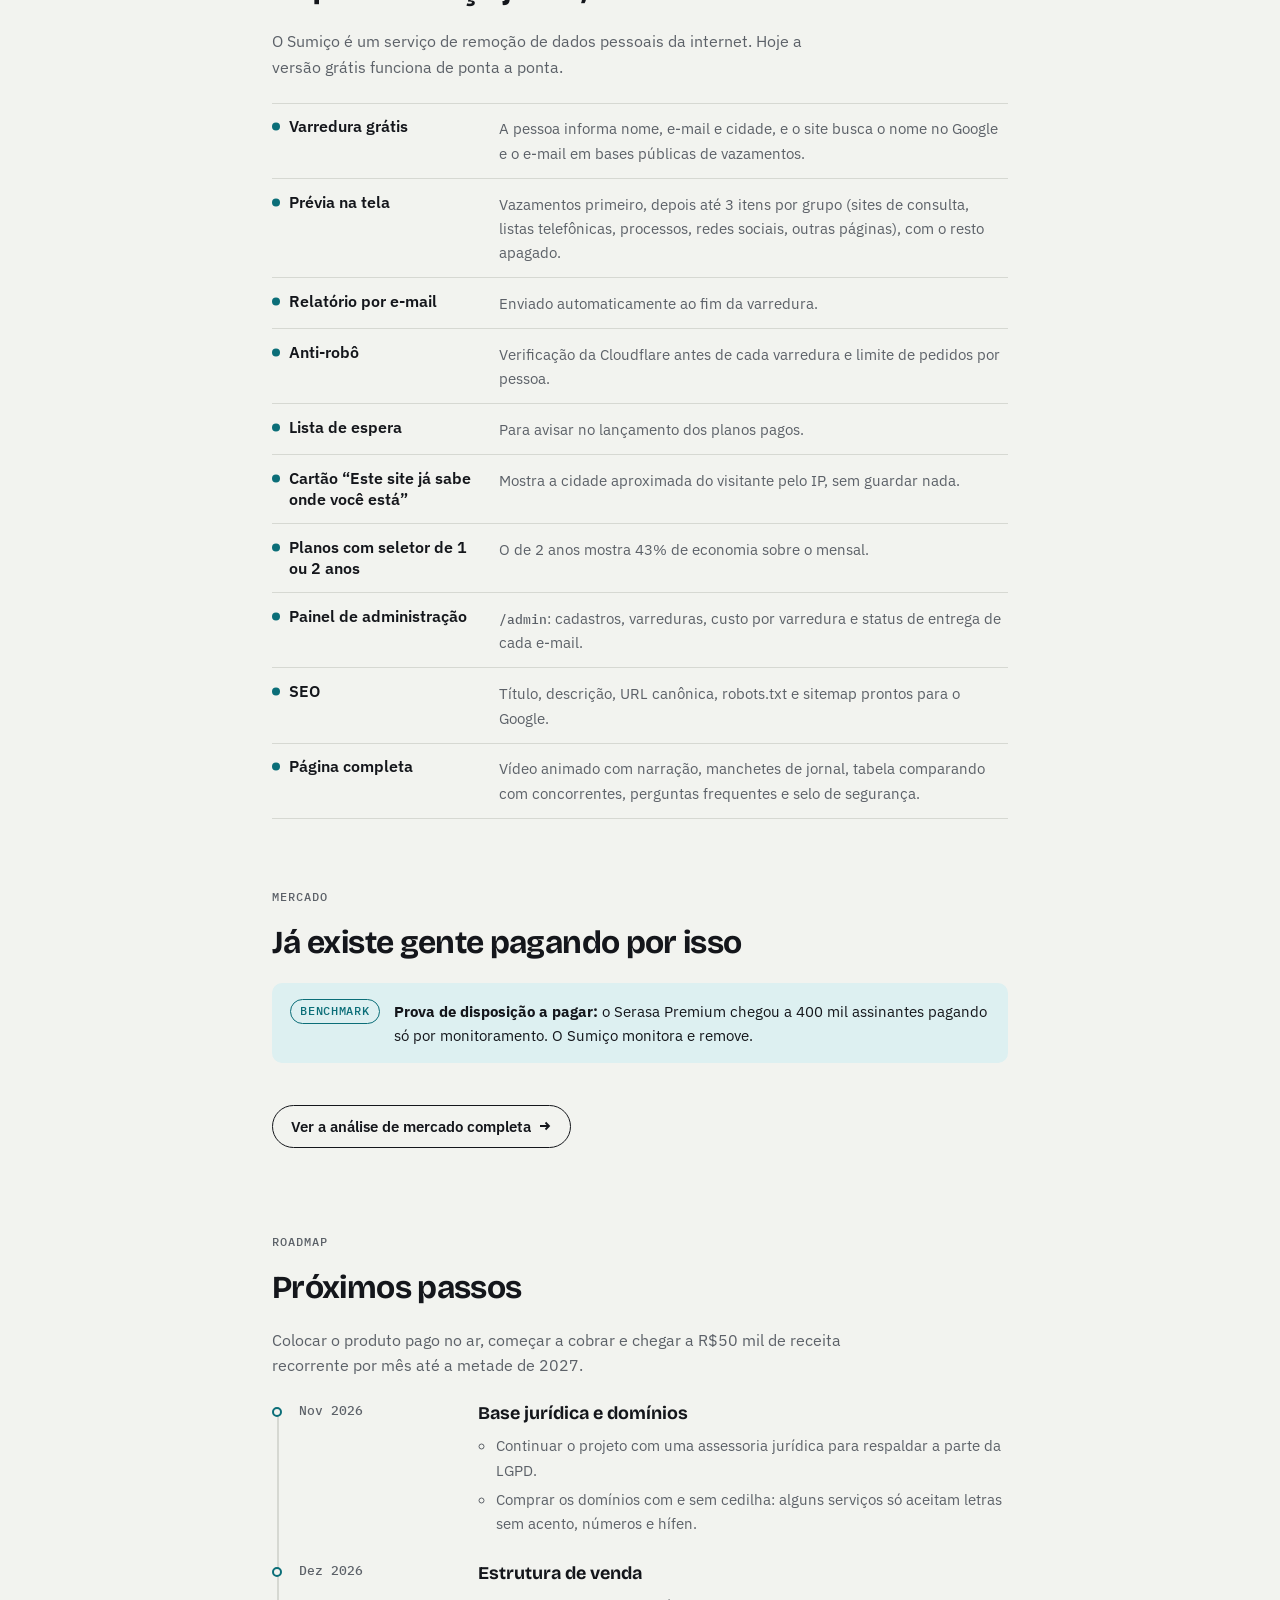
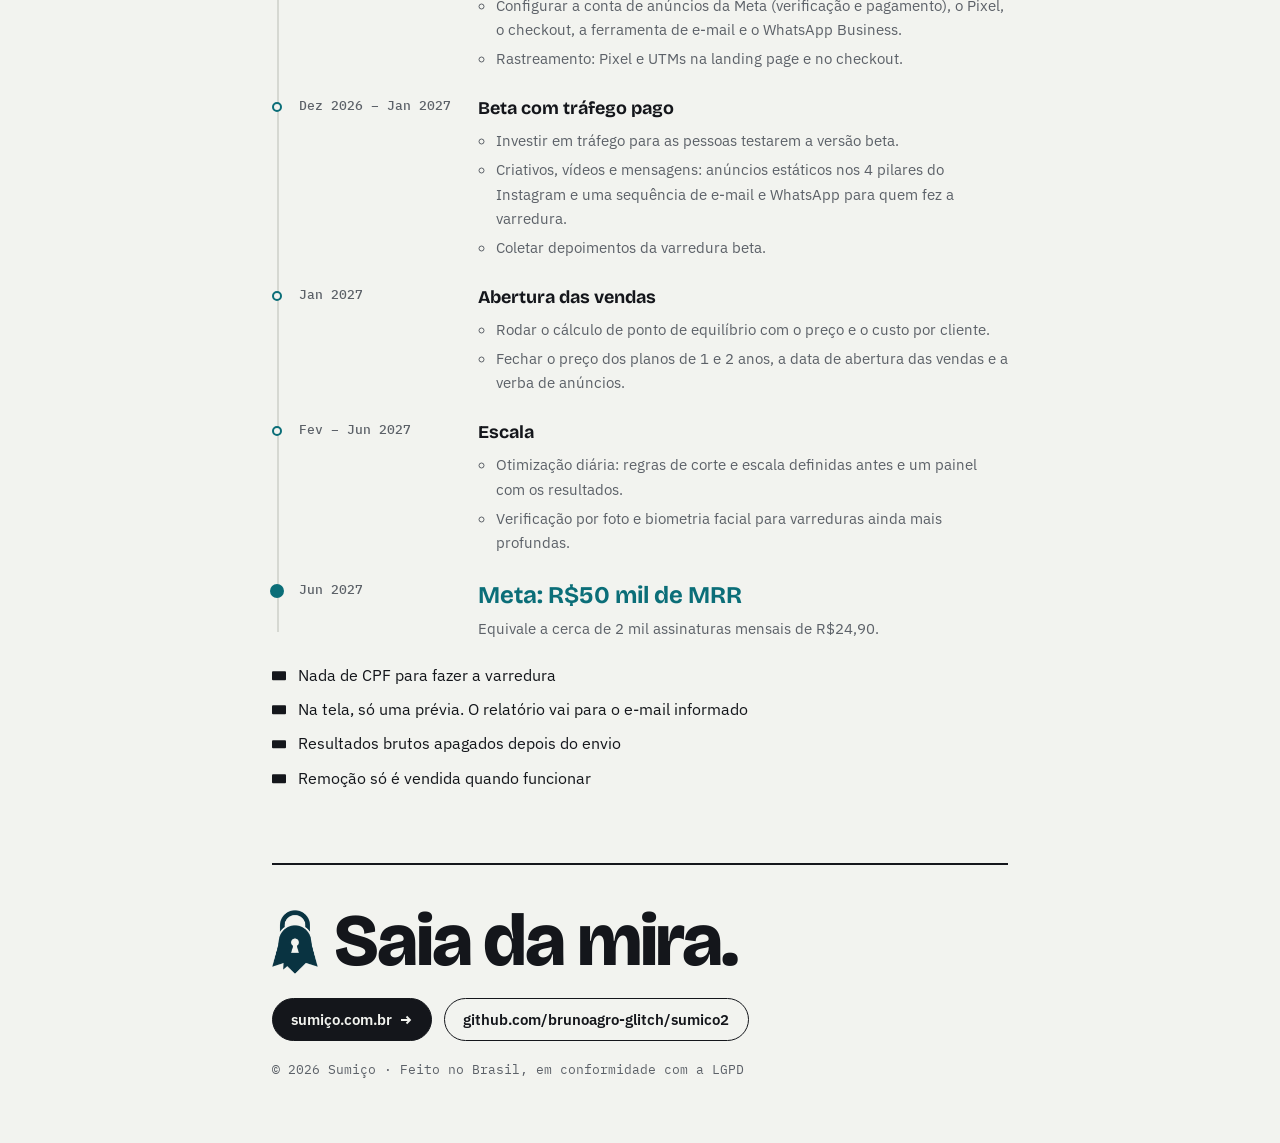
==== commit a7ae07c7: "Apresentação: seção Mercado com benchmark do Serasa Premium e link da análise de mercado Co-Authored" ====
--- a/apresentacao/index.html
+++ b/apresentacao/index.html
@@ -228,7 +228,7 @@
       <div><b>60</b><span>commits no GitHub</span></div>
     </div>
     <ol class="log">
-      <li><span class="i">01</span><span class="d">05/11</span><span>Estudo de viabilidade: dificuldade de cada parte do MVP, concorrentes, tamanho do mercado e LGPD</span></li>
+      <li><span class="i">01</span><span class="d">05/11</span><span><a href="https://claude.ai/artifact/CVyZAiA9sh1SNQYLqc1w2V" target="_blank" rel="noopener">Estudo de viabilidade</a>: dificuldade de cada parte do MVP, concorrentes, tamanho do mercado e LGPD</span></li>
       <li><span class="i">02</span><span class="d">05/11</span><span>Landing page no Claude Code, com a varredura grátis ligada às APIs de busca e de vazamentos</span></li>
       <li><span class="i">03</span><span class="d">05/11</span><span>Vídeo animado da página de vendas, com narração e créditos das fontes</span></li>
       <li><span class="i">04</span><span class="d">05/11</span><span>Tabela comparando o Sumiço com Serasa Premium, Modo Fantasma e Incogni</span></li>
@@ -274,6 +274,13 @@
       <li><b>SEO</b><span>Título, descrição, URL canônica, robots.txt e sitemap prontos para o Google.</span></li>
       <li><b>Página completa</b><span>Vídeo animado com narração, manchetes de jornal, tabela comparando com concorrentes, perguntas frequentes e selo de segurança.</span></li>
     </ul>
+  </section>
+
+  <section aria-labelledby="h-mercado">
+    <span class="eyebrow">Mercado</span>
+    <h2 id="h-mercado">Já existe gente pagando por isso</h2>
+    <div class="soon"><span class="tag">Benchmark</span><p><b>Prova de disposição a pagar:</b> o Serasa Premium chegou a 400 mil assinantes pagando só por monitoramento. O Sumiço monitora e remove.</p></div>
+    <p style="margin-top:1.2rem"><a class="btn" href="https://claude.ai/artifact/CVyZAiA9sh1SNQYLqc1w2V" target="_blank" rel="noopener">Ver a análise de mercado completa <svg viewBox="0 0 12 12"><path d="M1 6h9M6.5 2.5 10 6l-3.5 3.5"/></svg></a></p>
   </section>
 
   <section aria-labelledby="h-next">
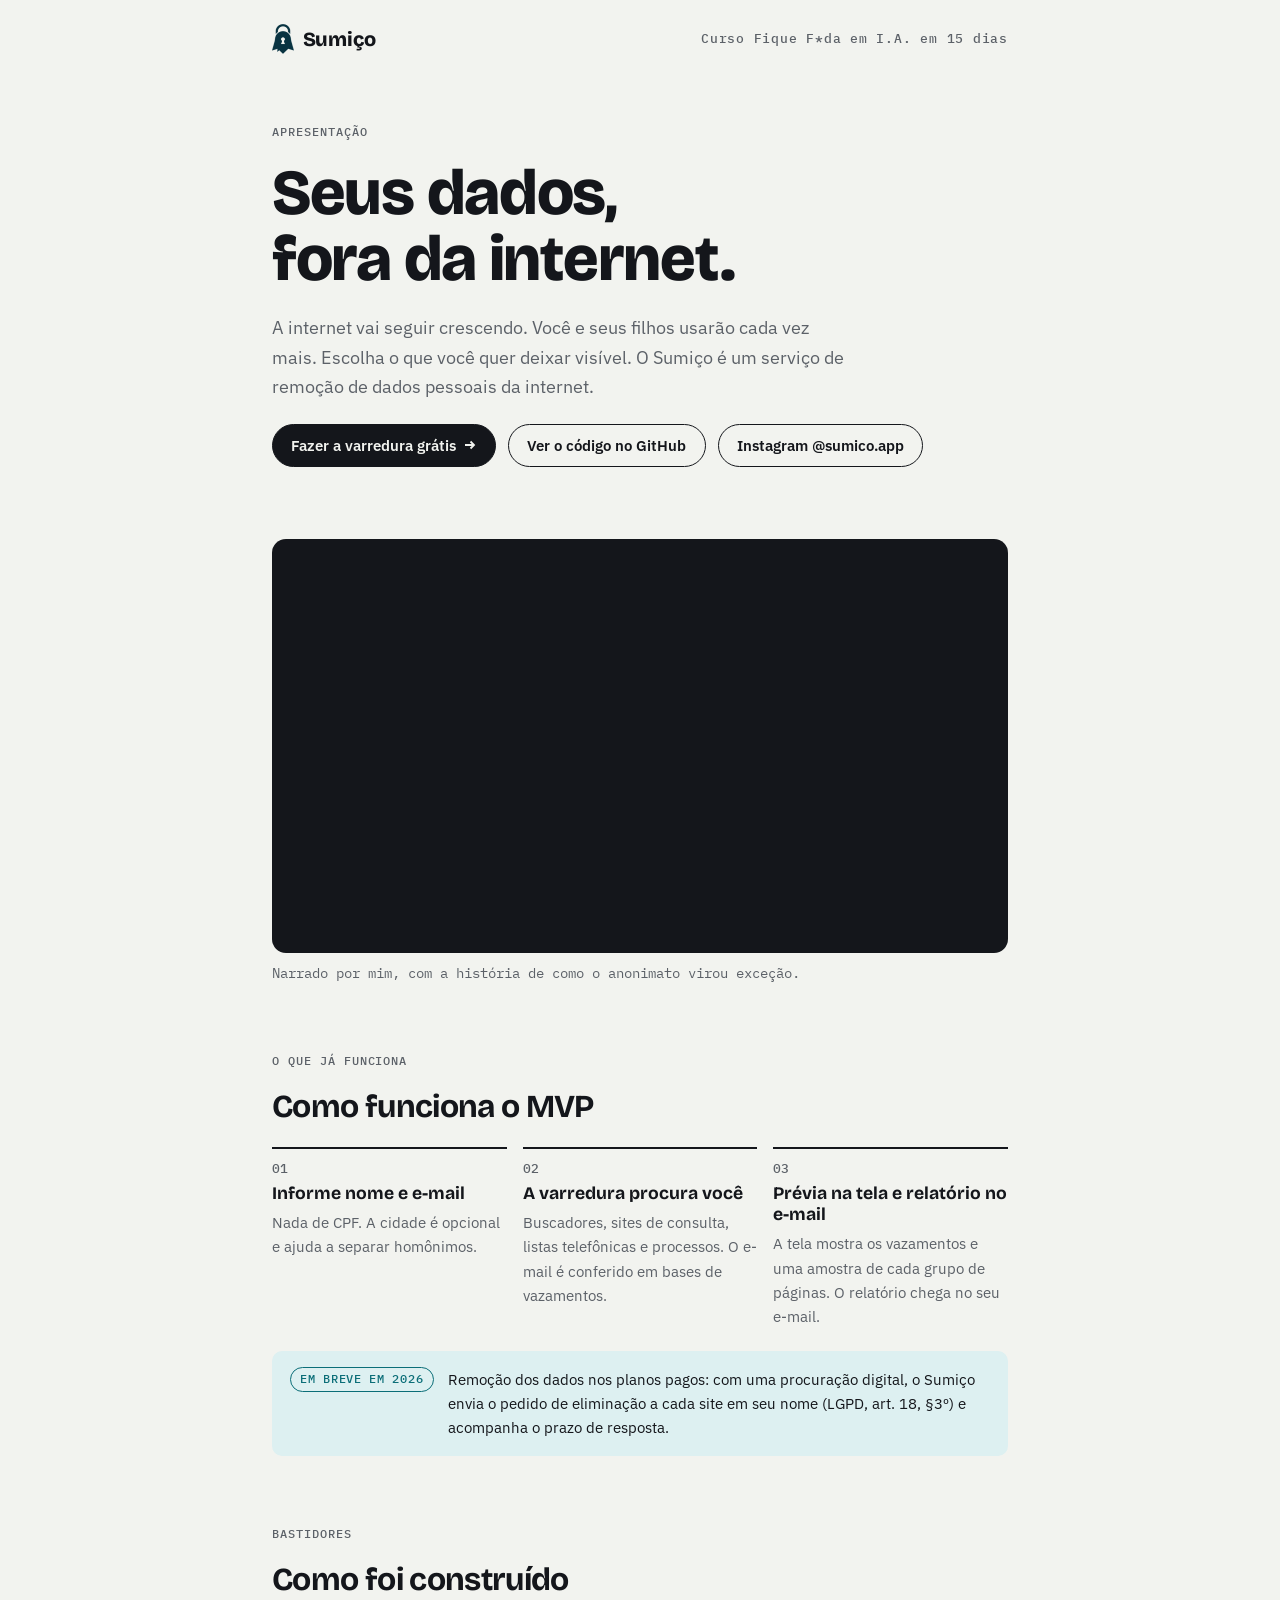
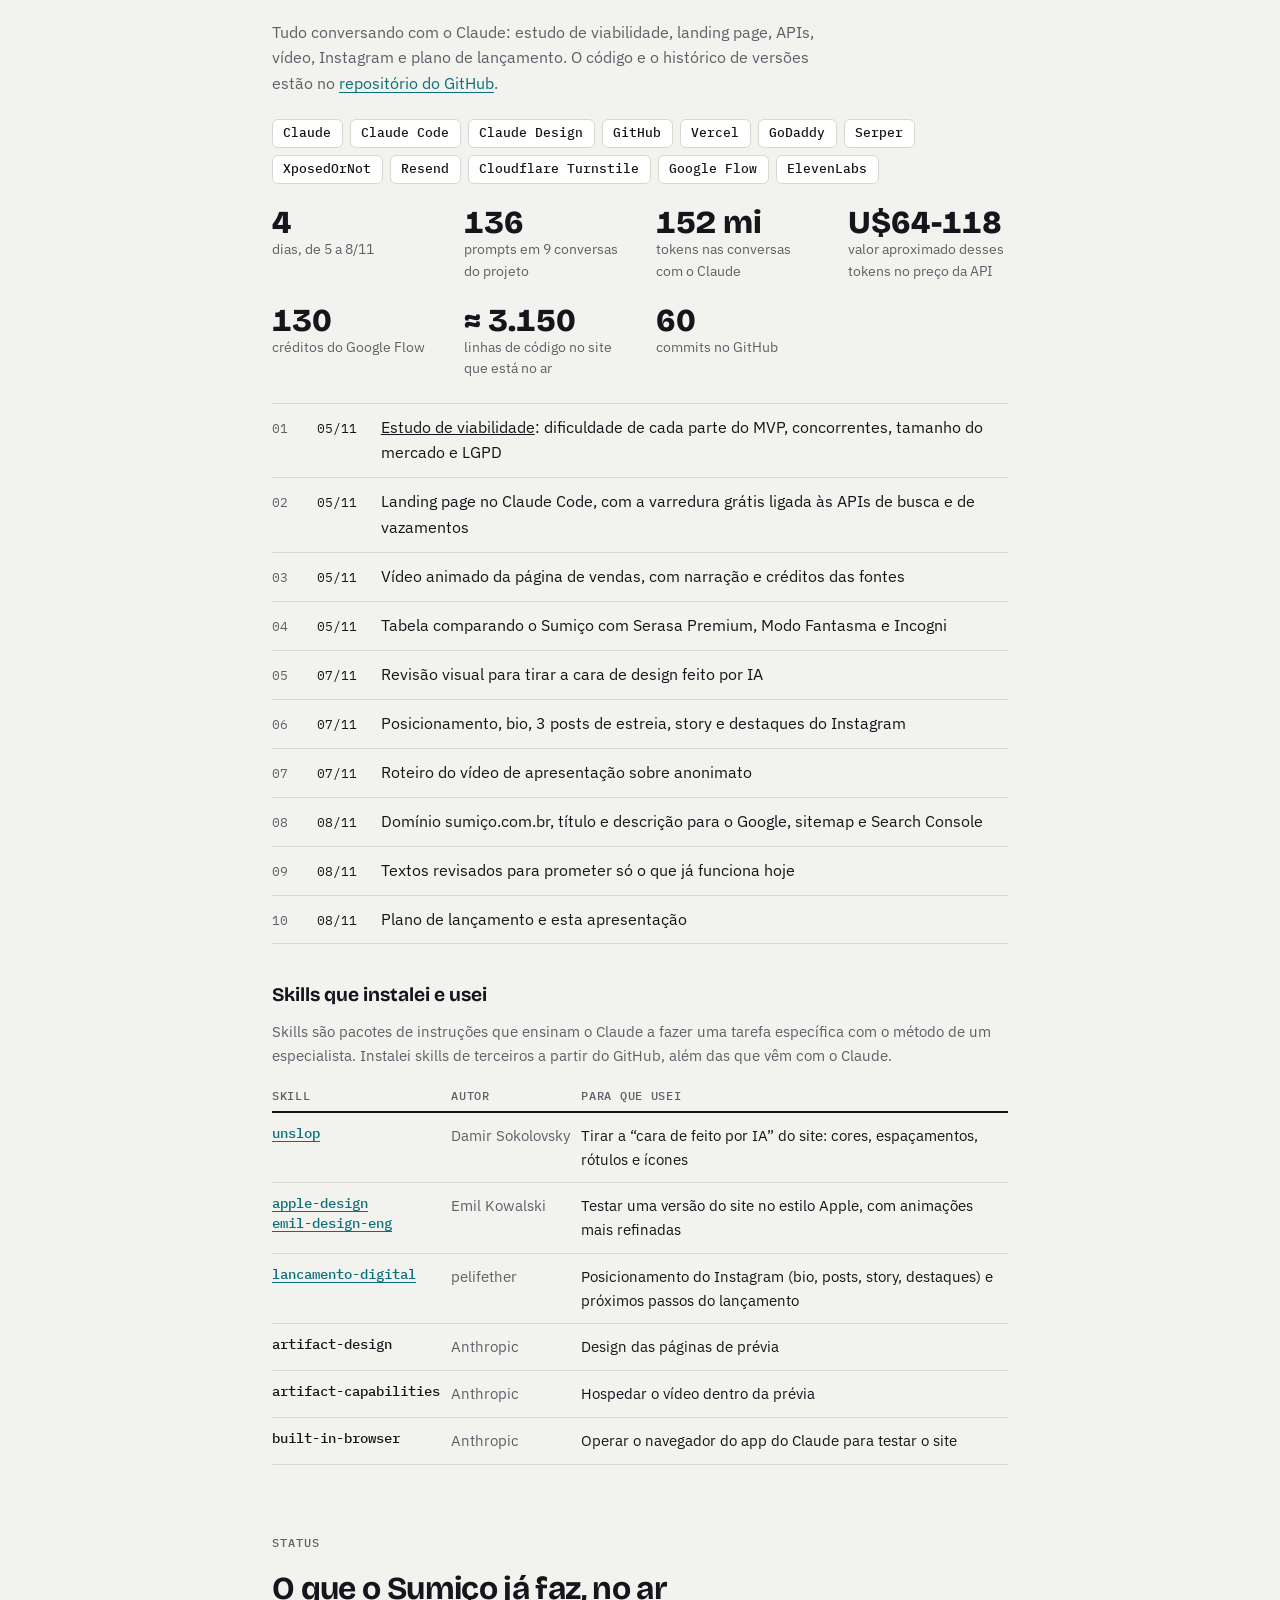
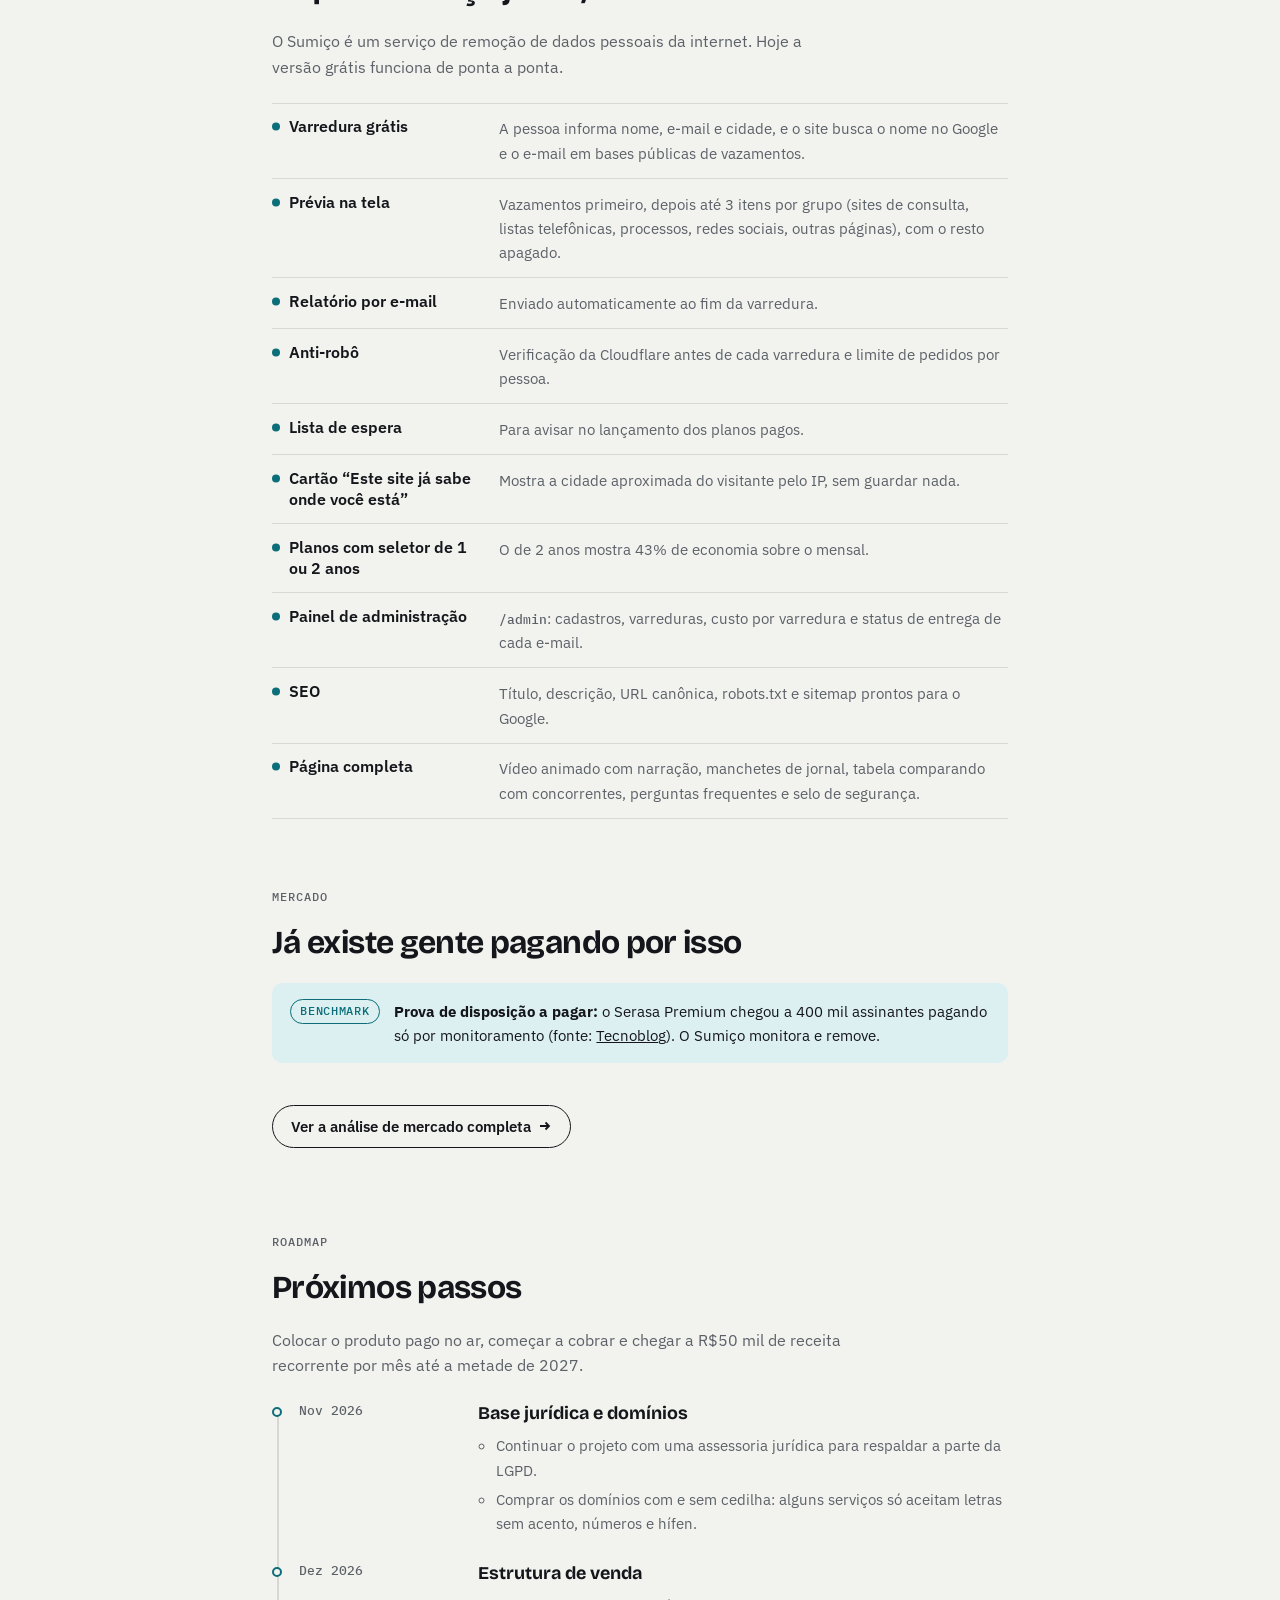
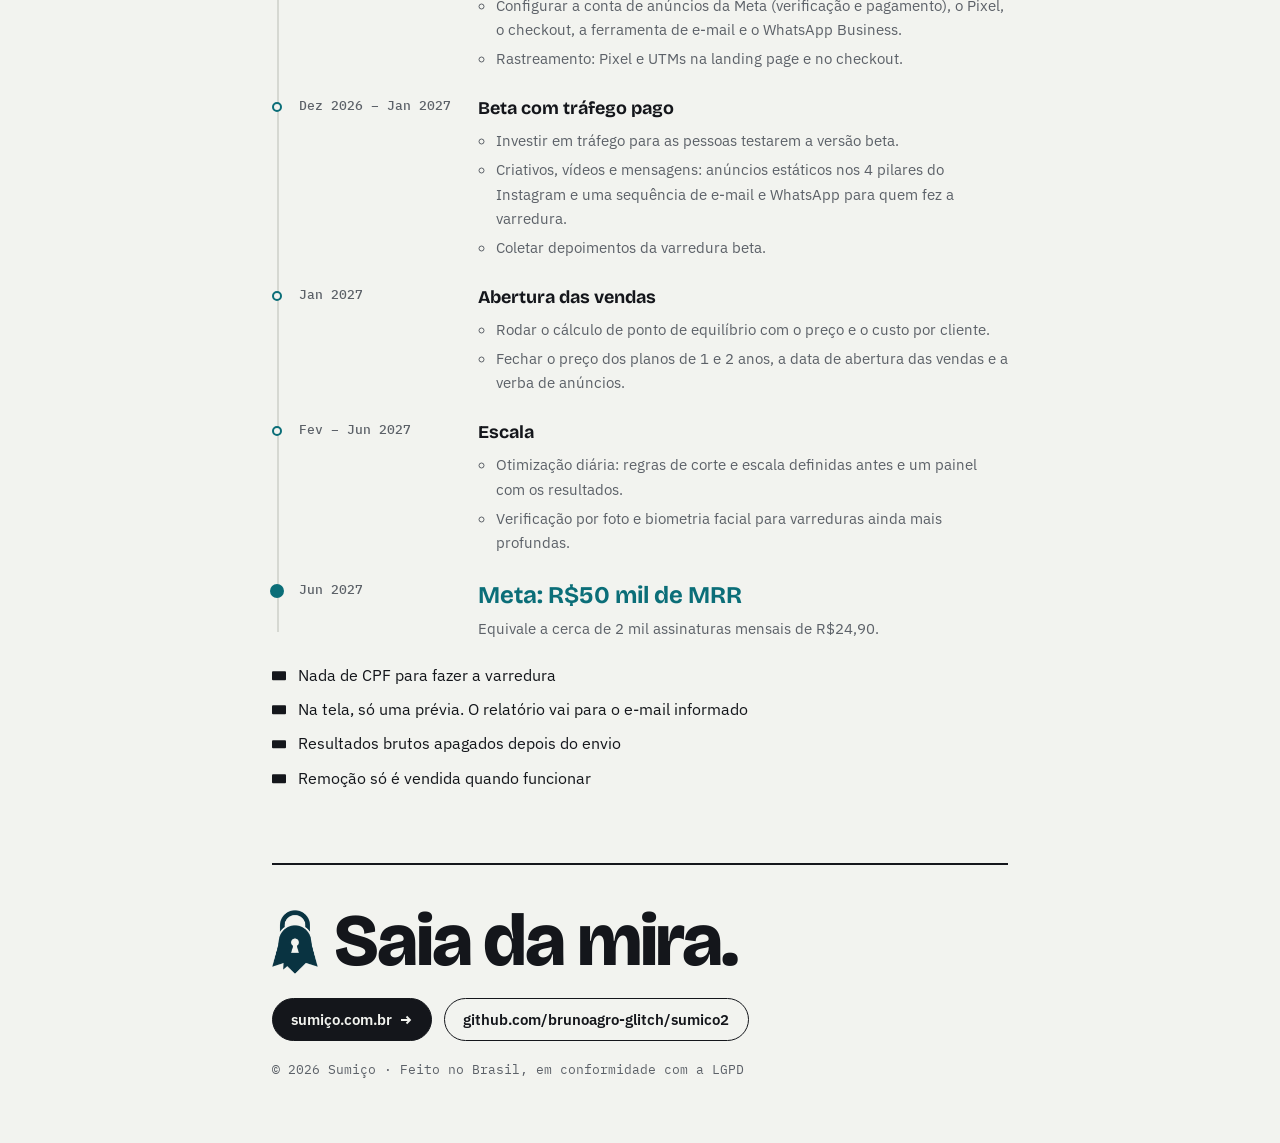
==== commit 805726b3: "Apresentação: fonte do benchmark do Serasa Premium (Tecnoblog) Co-Authored-By: Claude Opus 5.5 <nore" ====
--- a/apresentacao/index.html
+++ b/apresentacao/index.html
@@ -279,7 +279,7 @@
   <section aria-labelledby="h-mercado">
     <span class="eyebrow">Mercado</span>
     <h2 id="h-mercado">Já existe gente pagando por isso</h2>
-    <div class="soon"><span class="tag">Benchmark</span><p><b>Prova de disposição a pagar:</b> o Serasa Premium chegou a 400 mil assinantes pagando só por monitoramento. O Sumiço monitora e remove.</p></div>
+    <div class="soon"><span class="tag">Benchmark</span><p><b>Prova de disposição a pagar:</b> o Serasa Premium chegou a 400 mil assinantes pagando só por monitoramento (fonte: <a href="https://tecnoblog.net/noticias/serasa-permite-bloquear-acesso-de-empresas-ao-score-de-credito-de-cpf/" target="_blank" rel="noopener">Tecnoblog</a>). O Sumiço monitora e remove.</p></div>
     <p style="margin-top:1.2rem"><a class="btn" href="https://claude.ai/artifact/CVyZAiA9sh1SNQYLqc1w2V" target="_blank" rel="noopener">Ver a análise de mercado completa <svg viewBox="0 0 12 12"><path d="M1 6h9M6.5 2.5 10 6l-3.5 3.5"/></svg></a></p>
   </section>
 
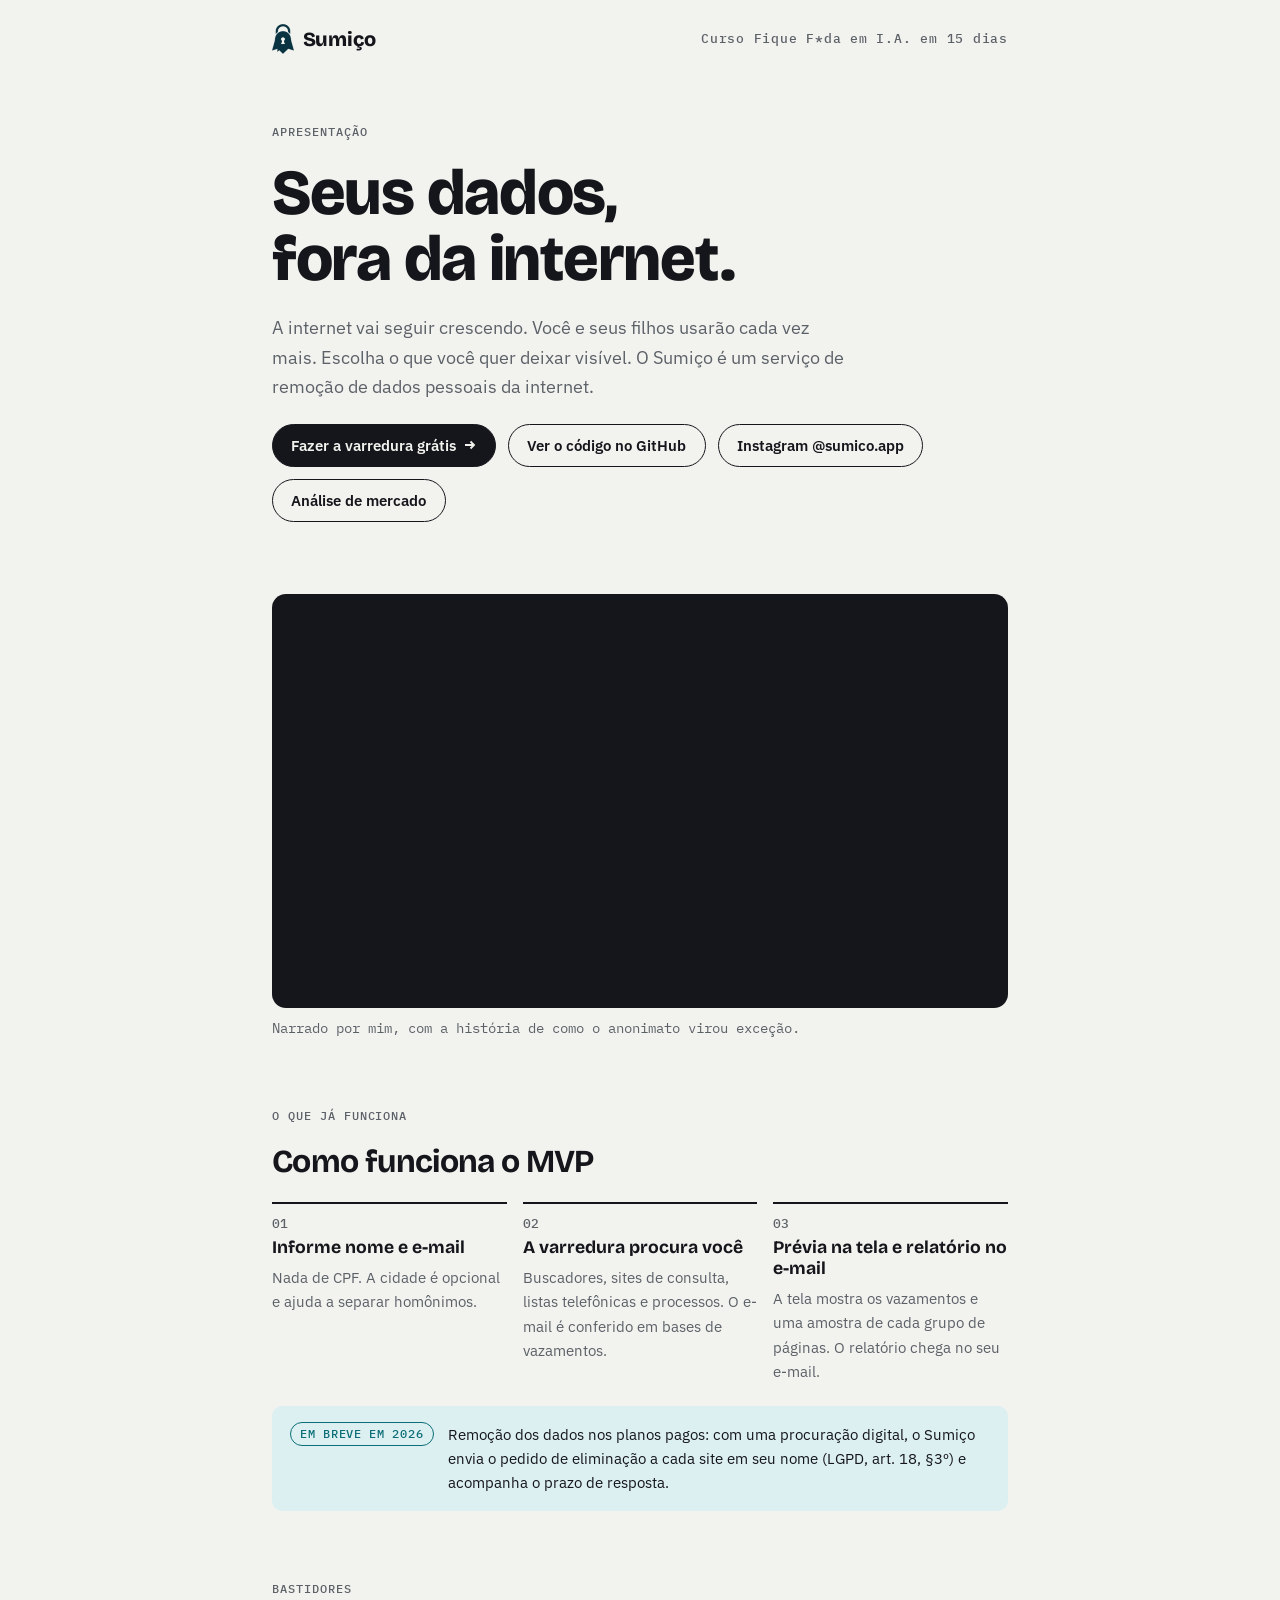
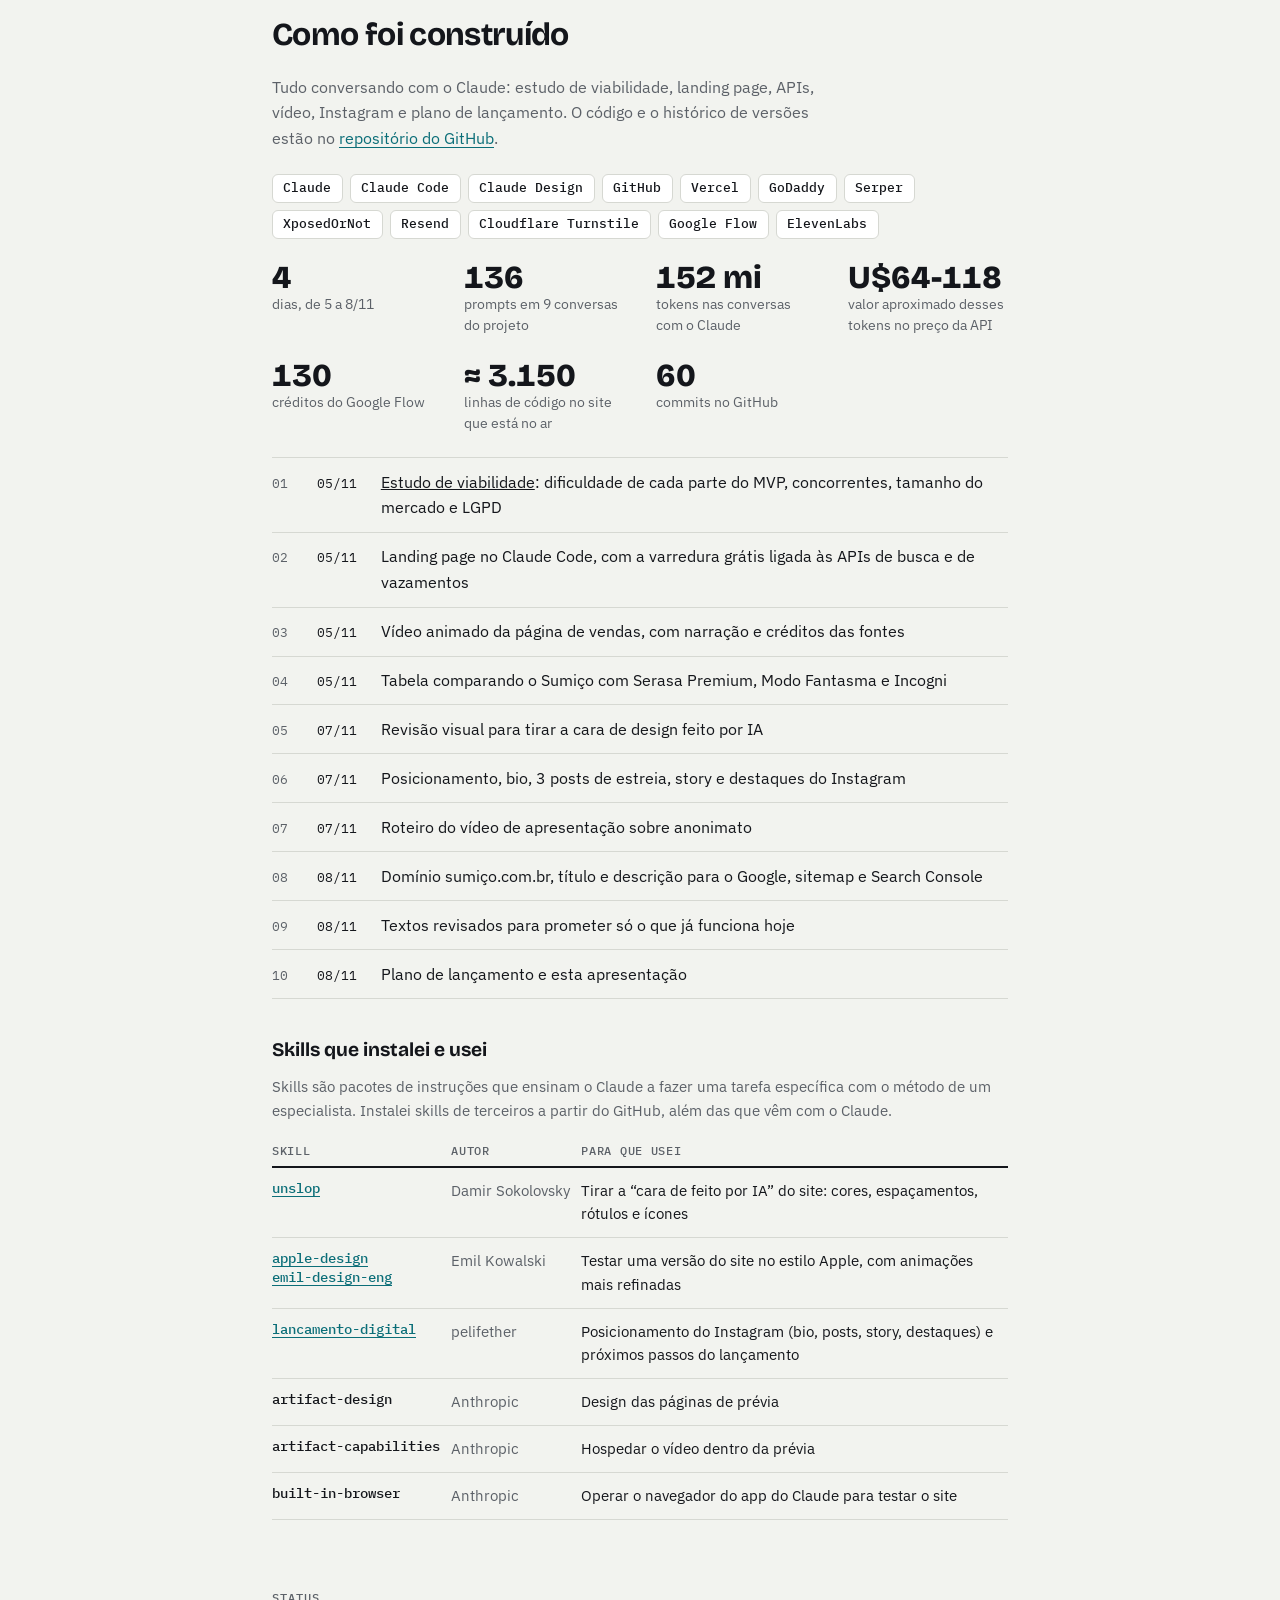
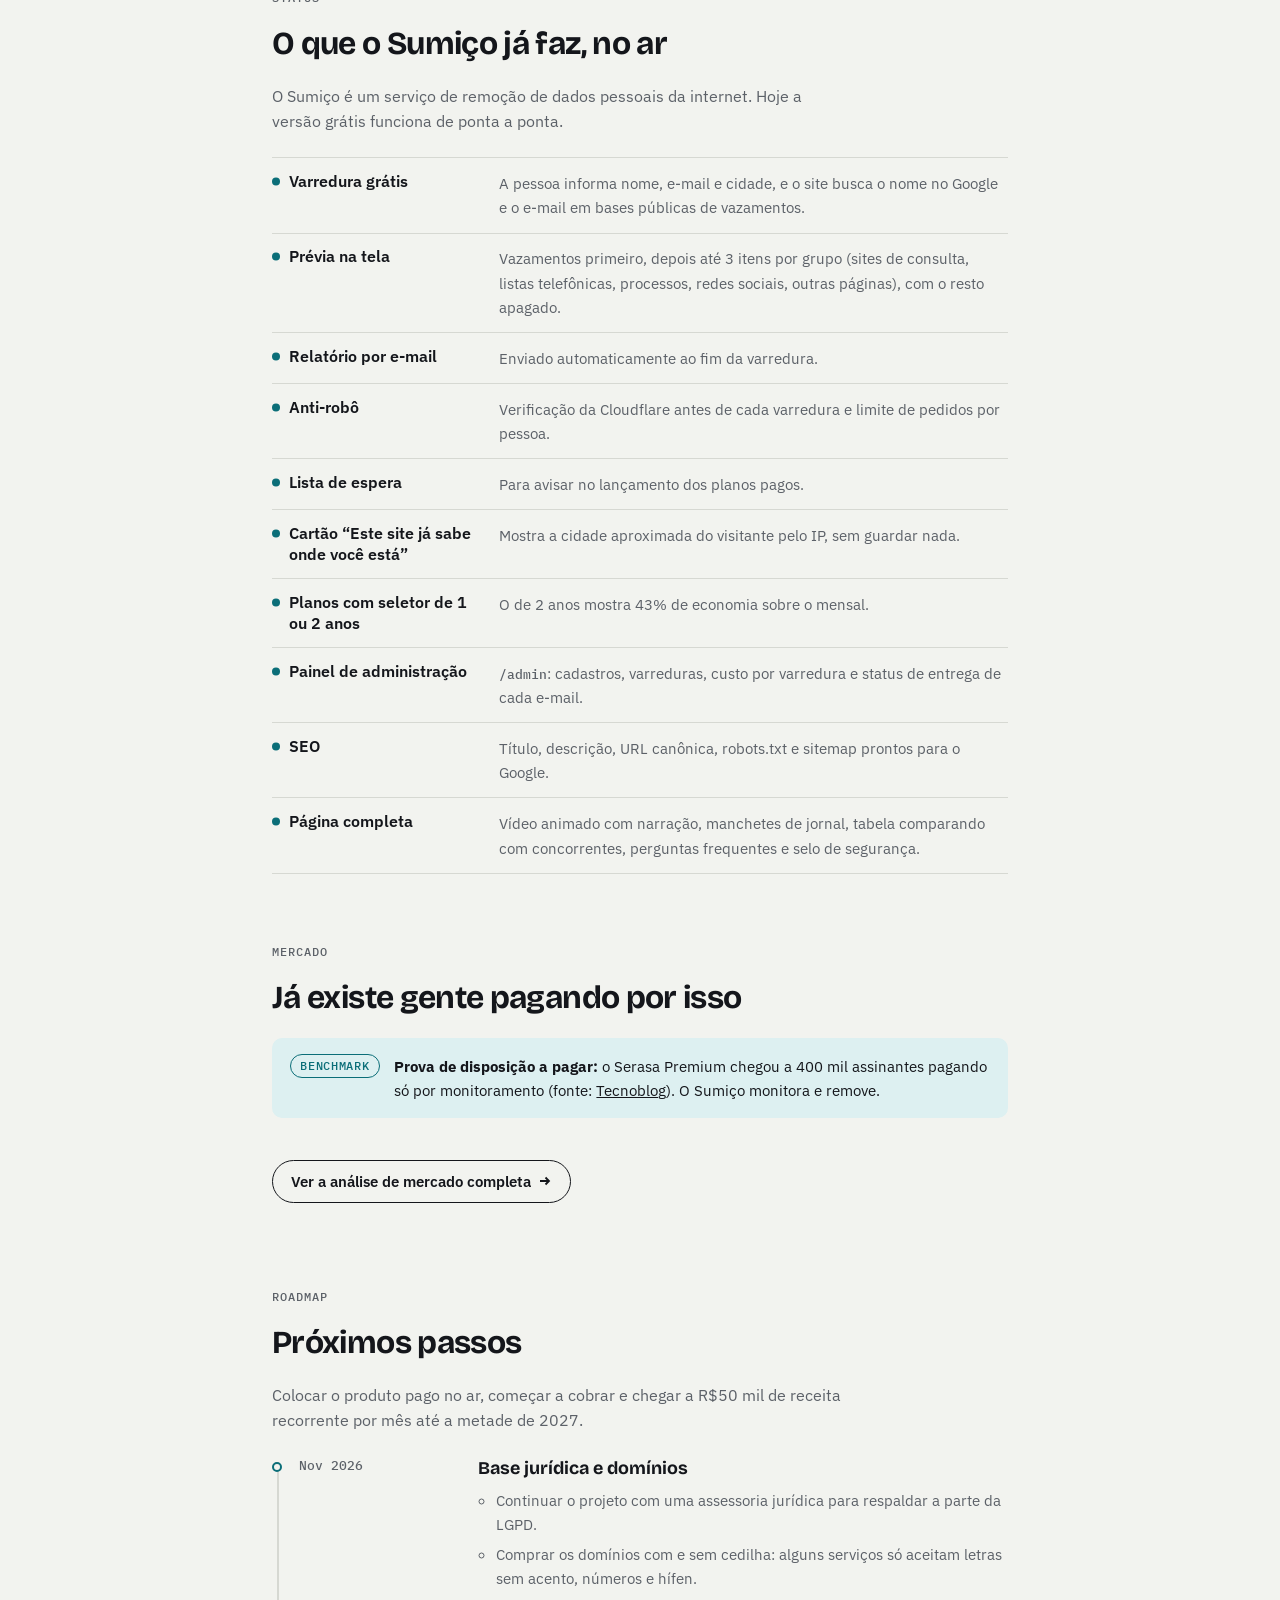
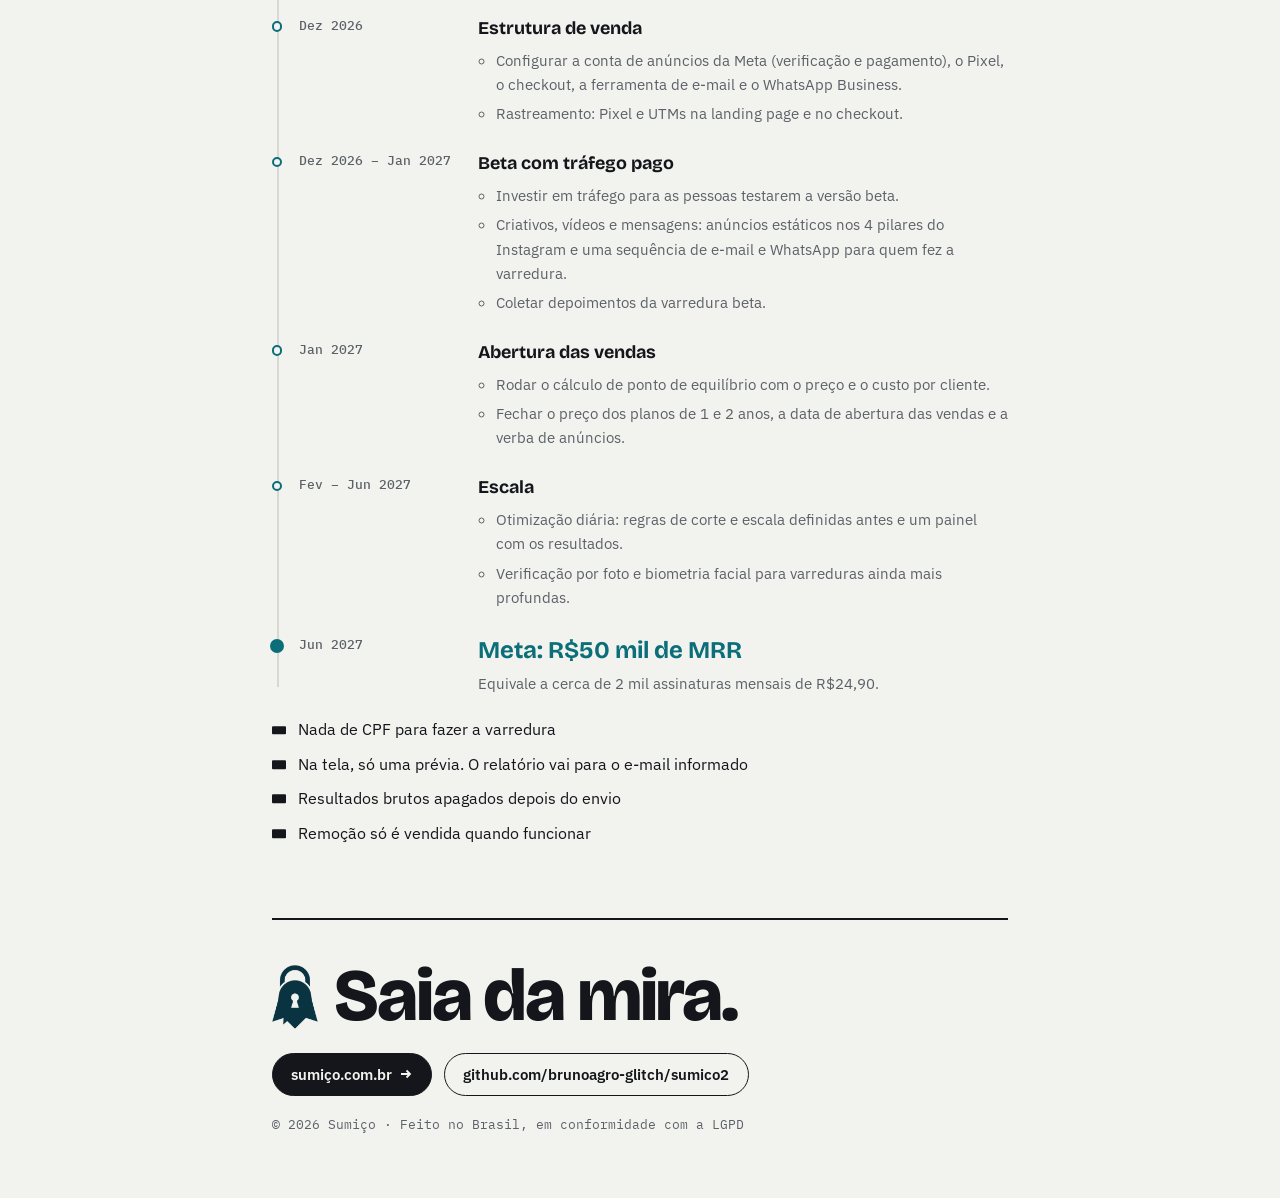
==== commit b76413ba: "Apresentação: botão da análise de mercado no topo Co-Authored-By: Claude Opus 5.5 <noreply@anthropic" ====
--- a/apresentacao/index.html
+++ b/apresentacao/index.html
@@ -192,6 +192,7 @@
       <a class="btn primary" href="https://www.xn--sumio-1ra.com.br/" target="_blank" rel="noopener">Fazer a varredura grátis <svg viewBox="0 0 12 12"><path d="M1 6h9M6.5 2.5 10 6l-3.5 3.5"/></svg></a>
       <a class="btn" href="https://github.com/brunoagro-glitch/sumico2" target="_blank" rel="noopener">Ver o código no GitHub</a>
       <a class="btn" href="https://www.instagram.com/sumico.app/" target="_blank" rel="noopener">Instagram @sumico.app</a>
+      <a class="btn" href="https://claude.ai/artifact/CVyZAiA9sh1SNQYLqc1w2V" target="_blank" rel="noopener">Análise de mercado</a>
     </div>
   </div>
 
